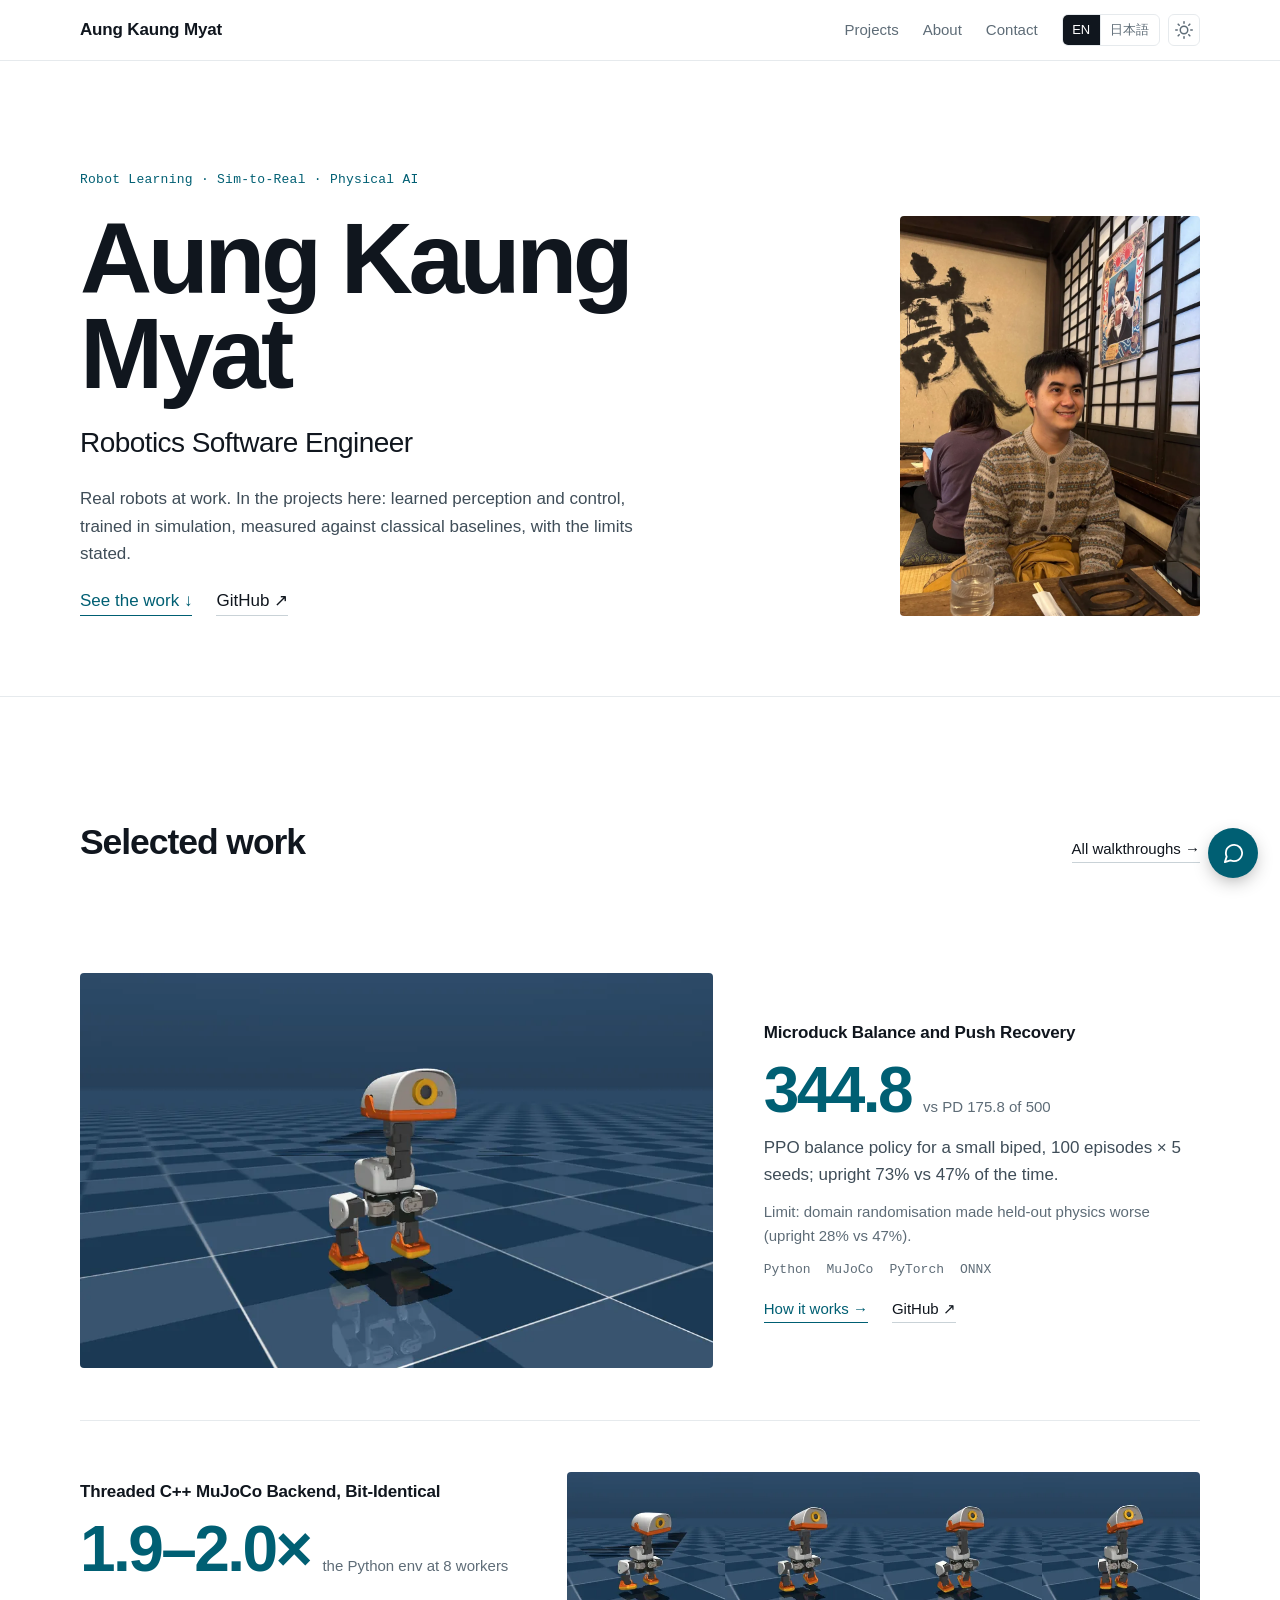
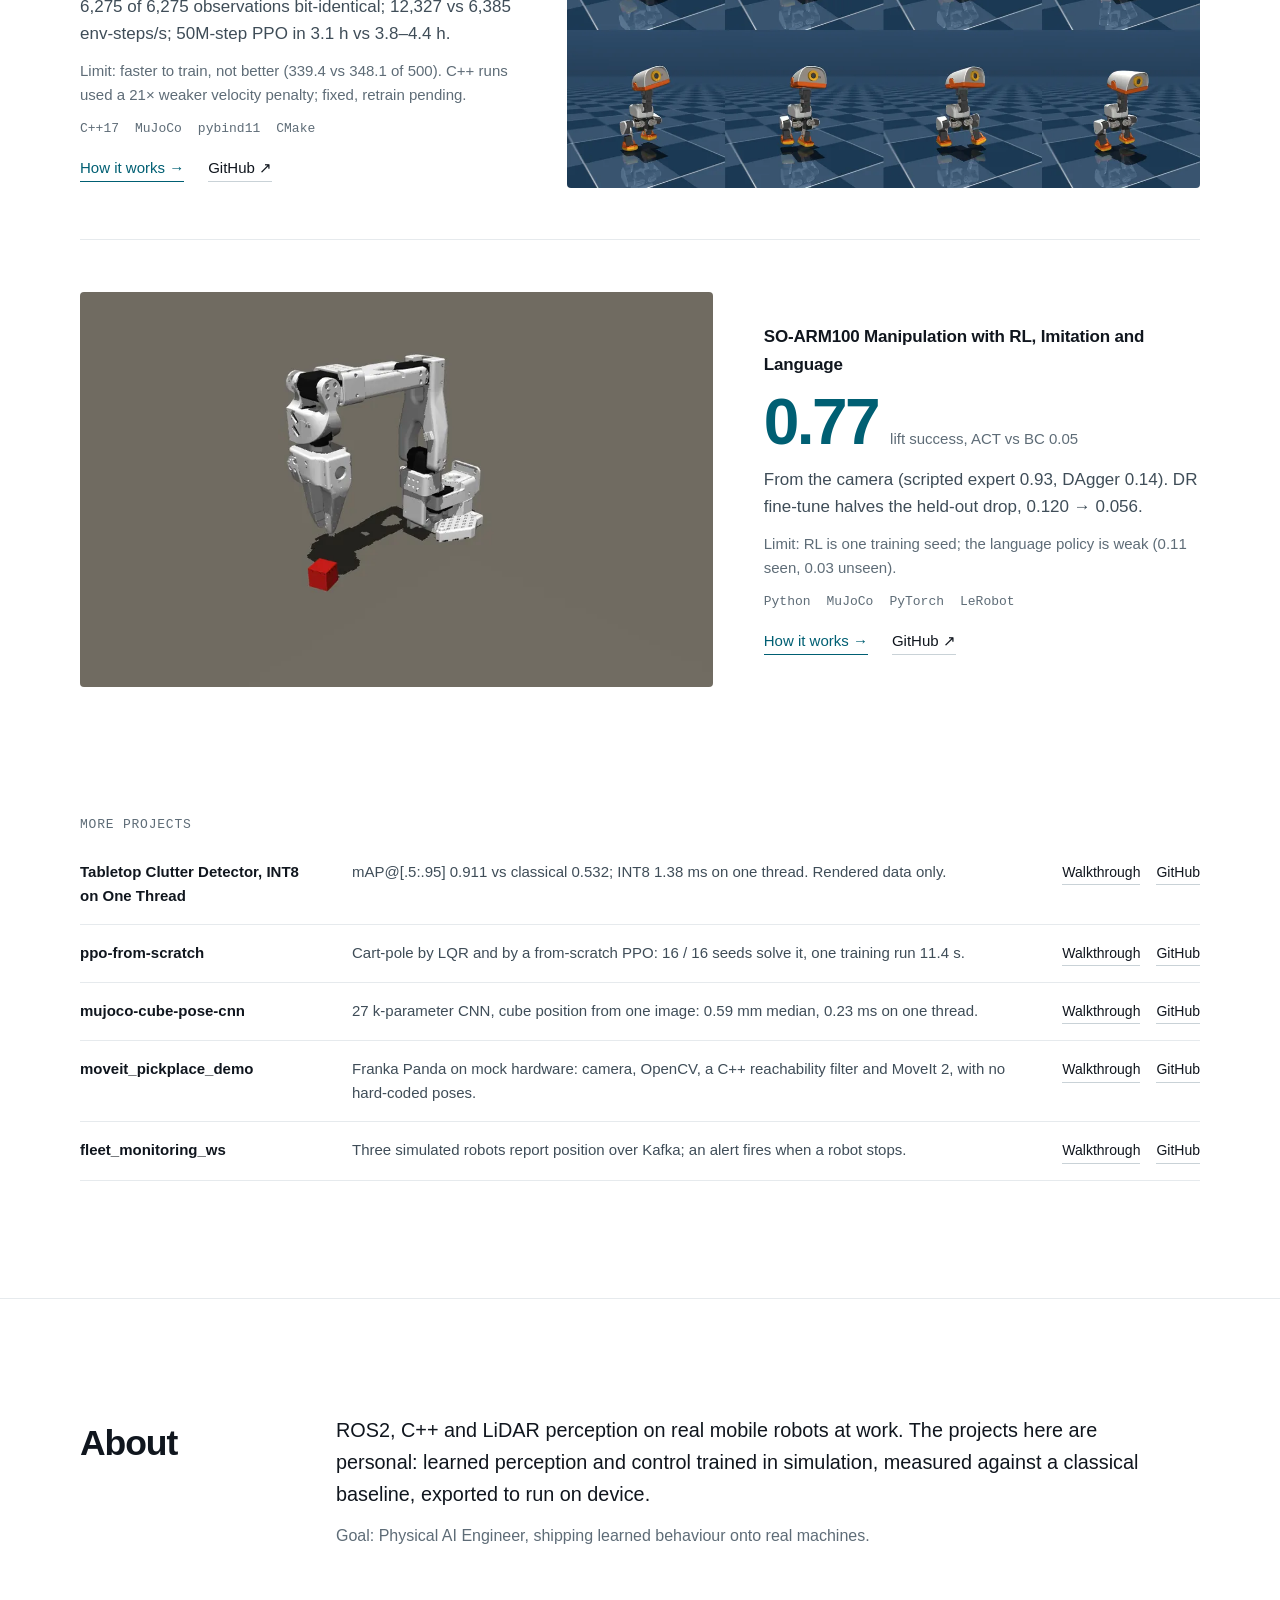
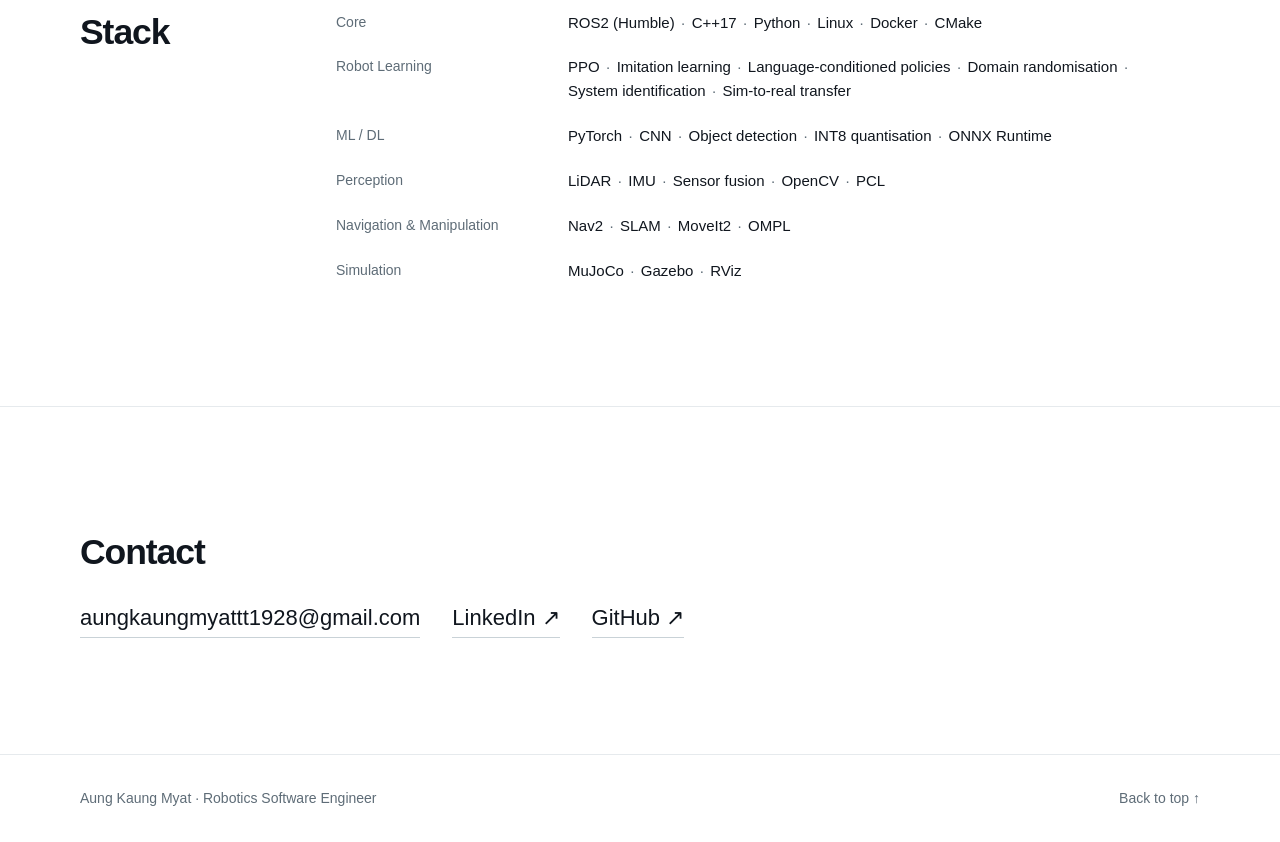
==== index.html @ 665adf48 "home: project figures as described images, not unlabelled links Each figure gets alt text naming wha" ====
<!DOCTYPE html>
<html lang="en" data-title-ja="Aung Kaung Myat">
<head>
    <meta charset="UTF-8">
    <meta name="viewport" content="width=device-width, initial-scale=1.0">

    <title>Aung Kaung Myat</title>
    <meta name="description" content="Robotics software engineer. ROS2, C++ and LiDAR perception on real mobile robots at work; personal projects in robot learning: legged balance, arm manipulation by RL, imitation and language, a bit-identical C++ simulation backend, edge-ready detection. English / 日本語.">
    <meta name="author" content="Aung Kaung Myat">
    <link rel="canonical" href="https://aungkaung1928.github.io/">

    <meta property="og:type" content="website">
    <meta property="og:url" content="https://aungkaung1928.github.io/">
    <meta property="og:title" content="Aung Kaung Myat — Robotics Software Engineer">
    <meta property="og:description" content="ROS2 and LiDAR perception on real mobile robots at work; personal projects in robot learning: legged balance, arm manipulation, a bit-identical C++ simulation backend, edge-ready detection.">
    <meta property="og:image" content="https://aungkaung1928.github.io/profile.jpg">
    <meta name="twitter:card" content="summary">

    <meta name="theme-color" content="#ffffff" media="(prefers-color-scheme: light)">
    <meta name="theme-color" content="#0e1420" media="(prefers-color-scheme: dark)">
    <link rel="icon" href="data:image/svg+xml,<svg xmlns='http://www.w3.org/2000/svg' viewBox='0 0 32 32'><rect width='32' height='32' rx='7' fill='%23005F73'/><text x='16' y='22' font-family='monospace' font-size='16' font-weight='700' fill='%23fff' text-anchor='middle'>A</text></svg>">

    <link rel="stylesheet" href="style.css">
    <link rel="stylesheet" href="chat.css">

    <!-- Theme and language are applied before first paint: no white flash, no English flash. -->
    <script>
        (function (d) {
            var l, t;
            try { l = new URLSearchParams(location.search).get('lang'); } catch (e) {}
            try {
                if (l) localStorage.setItem('lang', l); else l = localStorage.getItem('lang');
                t = localStorage.getItem('theme');
            } catch (e) {}
            if (l === 'ja') { d.setAttribute('data-lang', 'ja'); d.lang = 'ja'; }
            if (t === 'dark' || (!t && matchMedia('(prefers-color-scheme: dark)').matches)) d.classList.add('dark-mode');
        })(document.documentElement);
    </script>
</head>
<body>
    <a href="#main" class="skip-link"><span lang="en">Skip to content</span><span lang="ja">本文へ移動</span></a>

    <header>
        <div class="container header-content">
            <a href="#top" class="brand">Aung Kaung Myat</a>
            <nav aria-label="Sections">
                <a href="#projects"><span lang="en">Projects</span><span lang="ja">プロジェクト</span></a>
                <a href="#about"><span lang="en">About</span><span lang="ja">概要</span></a>
                <a href="#contact"><span lang="en">Contact</span><span lang="ja">連絡先</span></a>
            </nav>
            <div class="header-tools">
                    <div class="lang-switch" role="group" aria-label="Language / 言語">
                        <button type="button" id="lang-en" data-set-lang="en" aria-pressed="true">EN</button>
                        <button type="button" id="lang-ja" data-set-lang="ja" aria-pressed="false">日本語</button>
                    </div>
                    <button id="theme-toggle" aria-label="Toggle dark mode" title="Light / dark">
                        <svg class="sun-icon" width="18" height="18" viewBox="0 0 24 24" fill="none" stroke="currentColor" stroke-width="2" stroke-linecap="round">
                            <circle cx="12" cy="12" r="5"></circle>
                            <line x1="12" y1="1" x2="12" y2="3"></line>
                            <line x1="12" y1="21" x2="12" y2="23"></line>
                            <line x1="4.22" y1="4.22" x2="5.64" y2="5.64"></line>
                            <line x1="18.36" y1="18.36" x2="19.78" y2="19.78"></line>
                            <line x1="1" y1="12" x2="3" y2="12"></line>
                            <line x1="21" y1="12" x2="23" y2="12"></line>
                            <line x1="4.22" y1="19.78" x2="5.64" y2="18.36"></line>
                            <line x1="18.36" y1="5.64" x2="19.78" y2="4.22"></line>
                        </svg>
                        <svg class="moon-icon" width="18" height="18" viewBox="0 0 24 24" fill="none" stroke="currentColor" stroke-width="2" stroke-linecap="round">
                            <path d="M21 12.79A9 9 0 1 1 11.21 3 7 7 0 0 0 21 12.79z"></path>
                        </svg>
                    </button>
                </div>
        </div>
    </header>

    <main id="main">
        <section id="top" class="hero">
            <div class="container hero-grid">
                <div class="hero-text">
                    <p class="eyebrow">Robot Learning · Sim-to-Real · Physical AI</p>
                    <h1 class="hero-name">Aung Kaung Myat</h1>
                    <p class="hero-role"><span lang="en">Robotics Software Engineer</span><span lang="ja">ロボティクスソフトウェアエンジニア</span></p>
                    <p class="hero-desc" lang="en">Real robots at work. In the projects here: learned perception and control, trained in simulation, measured against classical baselines, with the limits stated.</p>
                    <p class="hero-desc" lang="ja">業務では実機ロボットを担当。ここに載せたプロジェクトでは、シミュレーションで学習した認識・制御を古典的なbaselineと比較して計測し、結果の限界まで明記しています。</p>
                    <p class="hero-links">
                        <a href="#projects" class="link-strong"><span lang="en">See the work</span><span lang="ja">プロジェクトを見る</span> <span aria-hidden="true">↓</span></a>
                        <a href="https://github.com/AungKaung1928" target="_blank" rel="noopener">GitHub <span aria-hidden="true">↗</span></a>
                    </p>
                </div>
                <picture class="hero-photo">
                    <source srcset="profile.webp" type="image/webp">
                    <img src="profile.jpg" width="900" height="1200" alt="Aung Kaung Myat">
                </picture>
            </div>
        </section>

        <section id="projects">
            <div class="container">
                <div class="section-head">
                    <h2 class="section-title"><span lang="en">Selected work</span><span lang="ja">主なプロジェクト</span></h2>
                    <a href="projects/" class="section-link"><span lang="en">All walkthroughs</span><span lang="ja">全プロジェクト解説</span> <span aria-hidden="true">→</span></a>
                </div>

                <article class="project-card">
                    <div class="project-fig"><img src="img/microduck.webp" width="960" height="600" loading="lazy" decoding="async" alt="MuJoCo render of the Microduck biped standing"></div>
                    <div class="project-body">
                        <h3>Microduck Balance and Push Recovery</h3>
                        <p class="project-num"><b>344.8</b> <span>vs PD 175.8 <span lang="en">of 500</span><span lang="ja">（500点満点）</span></span></p>
                        <p class="project-line" lang="en">PPO balance policy for a small biped, 100 episodes × 5 seeds; upright 73% vs 47% of the time.</p>
                        <p class="project-line" lang="ja">小型二足ロボットのPPOバランスpolicy、100 episodes × 5 seeds。直立時間 73% vs 47%。</p>
                        <p class="project-limit" lang="en">Limit: domain randomisation made held-out physics worse (upright 28% vs 47%).</p>
                        <p class="project-limit" lang="ja">限界：domain randomisationはheld-out物理モデルで悪化（直立 28% vs 47%）。</p>
                        <ul class="project-tech"><li>Python</li><li>MuJoCo</li><li>PyTorch</li><li>ONNX</li></ul>
                        <p class="project-links">
                            <a href="projects/microduck-rl.html" class="link-strong"><span lang="en">How it works</span><span lang="ja">解説を読む</span> <span aria-hidden="true">→</span></a>
                            <a href="https://github.com/AungKaung1928/microduck-rl" target="_blank" rel="noopener">GitHub <span aria-hidden="true">↗</span></a>
                        </p>
                    </div>
                </article>

                <article class="project-card">
                    <div class="project-fig"><img src="img/vecenv-8.webp" width="1200" height="600" loading="lazy" decoding="async" alt="Eight Microduck environments after reset, one per worker"></div>
                    <div class="project-body">
                        <h3>Threaded C++ MuJoCo Backend, Bit-Identical</h3>
                        <p class="project-num"><b>1.9–2.0×</b> <span><span lang="en">the Python env at 8 workers</span><span lang="ja">Python環境比（8 workers）</span></span></p>
                        <p class="project-line" lang="en">6,275 of 6,275 observations bit-identical; 12,327 vs 6,385 env-steps/s; 50M-step PPO in 3.1 h vs 3.8–4.4 h.</p>
                        <p class="project-line" lang="ja">observation 6,275 / 6,275がビット単位で一致。12,327 vs 6,385 env-steps/s。50M-step PPOが3.1 h vs 3.8〜4.4 h。</p>
                        <p class="project-limit" lang="en">Limit: faster to train, not better (339.4 vs 348.1 of 500). C++ runs used a 21× weaker velocity penalty; fixed, retrain pending.</p>
                        <p class="project-limit" lang="ja">限界：速くなるだけで賢くはならない（339.4 vs 348.1）。C++側はjoint速度ペナルティが21分の1で学習（修正済み、再学習は未実施）。</p>
                        <ul class="project-tech"><li>C++17</li><li>MuJoCo</li><li>pybind11</li><li>CMake</li></ul>
                        <p class="project-links">
                            <a href="projects/mujoco-vecenv-cpp.html" class="link-strong"><span lang="en">How it works</span><span lang="ja">解説を読む</span> <span aria-hidden="true">→</span></a>
                            <a href="https://github.com/AungKaung1928/mujoco-vecenv-cpp" target="_blank" rel="noopener">GitHub <span aria-hidden="true">↗</span></a>
                        </p>
                    </div>
                </article>

                <article class="project-card">
                    <div class="project-fig"><img src="img/so-arm100.webp" width="960" height="600" loading="lazy" decoding="async" alt="MuJoCo render of the SO-ARM100 arm next to the red cube"></div>
                    <div class="project-body">
                        <h3>SO-ARM100 Manipulation with RL, Imitation and Language</h3>
                        <p class="project-num"><b>0.77</b> <span><span lang="en">lift success, ACT vs BC 0.05</span><span lang="ja">lift成功率、ACT vs BC 0.05</span></span></p>
                        <p class="project-line" lang="en">From the camera (scripted expert 0.93, DAgger 0.14). DR fine-tune halves the held-out drop, 0.120 → 0.056.</p>
                        <p class="project-line" lang="ja">カメラ入力（scripted expert 0.93、DAgger 0.14）。DR fine-tuneでheld-out低下が半減 0.120 → 0.056。</p>
                        <p class="project-limit" lang="en">Limit: RL is one training seed; the language policy is weak (0.11 seen, 0.03 unseen).</p>
                        <p class="project-limit" lang="ja">限界：RLは学習1 seedのみ。language policyは弱い（既知 0.11、未知 0.03）。</p>
                        <ul class="project-tech"><li>Python</li><li>MuJoCo</li><li>PyTorch</li><li>LeRobot</li></ul>
                        <p class="project-links">
                            <a href="projects/so-arm100.html" class="link-strong"><span lang="en">How it works</span><span lang="ja">解説を読む</span> <span aria-hidden="true">→</span></a>
                            <a href="https://github.com/AungKaung1928/so-arm100-rl" target="_blank" rel="noopener">GitHub <span aria-hidden="true">↗</span></a>
                        </p>
                    </div>
                </article>

                <h3 class="more-title"><span lang="en">More projects</span><span lang="ja">その他のプロジェクト</span></h3>
                <ul class="more-list">
                    <li>
                        <h3>Tabletop Clutter Detector, INT8 on One Thread</h3>
                        <span class="more-line"><span lang="en">mAP@[.5:.95] 0.911 vs classical 0.532; INT8 1.38 ms on one thread. Rendered data only.</span><span lang="ja">mAP@[.5:.95] 0.911 vs 古典手法 0.532。INT8で1スレッド 1.38 ms。データはレンダリング画像のみ。</span></span>
                        <span class="more-links"><a href="projects/clutter-detect.html"><span lang="en">Walkthrough</span><span lang="ja">解説</span></a><a href="https://github.com/AungKaung1928/mujoco-clutter-detect" target="_blank" rel="noopener">GitHub</a></span>
                    </li>
                    <li>
                        <h3>ppo-from-scratch</h3>
                        <span class="more-line"><span lang="en">Cart-pole by LQR and by a from-scratch PPO: 16 / 16 seeds solve it, one training run 11.4 s.</span><span lang="ja">cart-poleをLQRと自作PPOで解く：16 / 16 seedsで成功、学習1回 11.4 s。</span></span>
                        <span class="more-links"><a href="projects/ppo-from-scratch.html"><span lang="en">Walkthrough</span><span lang="ja">解説</span></a><a href="https://github.com/AungKaung1928/ppo-from-scratch" target="_blank" rel="noopener">GitHub</a></span>
                    </li>
                    <li>
                        <h3>mujoco-cube-pose-cnn</h3>
                        <span class="more-line"><span lang="en">27 k-parameter CNN, cube position from one image: 0.59 mm median, 0.23 ms on one thread.</span><span lang="ja">27 kパラメータのCNNが画像1枚から立方体の位置を推定：中央値 0.59 mm、1スレッドで 0.23 ms。</span></span>
                        <span class="more-links"><a href="projects/cube-pose-cnn.html"><span lang="en">Walkthrough</span><span lang="ja">解説</span></a><a href="https://github.com/AungKaung1928/mujoco-cube-pose-cnn" target="_blank" rel="noopener">GitHub</a></span>
                    </li>
                    <li>
                        <h3>moveit_pickplace_demo</h3>
                        <span class="more-line"><span lang="en">Franka Panda on mock hardware: camera, OpenCV, a C++ reachability filter and MoveIt 2, with no hard-coded poses.</span><span lang="ja">mock hardware上のFranka Panda：カメラ、OpenCV、C++の到達性フィルタ、MoveIt 2。座標のハードコードなし。</span></span>
                        <span class="more-links"><a href="projects/moveit-pickplace.html"><span lang="en">Walkthrough</span><span lang="ja">解説</span></a><a href="https://github.com/AungKaung1928/moveit_pickplace_demo" target="_blank" rel="noopener">GitHub</a></span>
                    </li>
                    <li>
                        <h3>fleet_monitoring_ws</h3>
                        <span class="more-line"><span lang="en">Three simulated robots report position over Kafka; an alert fires when a robot stops.</span><span lang="ja">シミュレーション上の3台のロボットがKafkaで位置を送信。停止したロボットを検知してアラート。</span></span>
                        <span class="more-links"><a href="projects/fleet-monitoring.html"><span lang="en">Walkthrough</span><span lang="ja">解説</span></a><a href="https://github.com/AungKaung1928/fleet_monitoring_ws" target="_blank" rel="noopener">GitHub</a></span>
                    </li>
                </ul>
            </div>
        </section>

        <section id="about">
            <div class="container about-grid">
                <h2 class="section-title"><span lang="en">About</span><span lang="ja">概要</span></h2>
                <div class="about-text">
                    <p lang="en">ROS2, C++ and LiDAR perception on real mobile robots at work. The projects here are personal: learned perception and control trained in simulation, measured against a classical baseline, exported to run on device.</p>
                    <p lang="ja">業務では実機の移動ロボットでROS2・C++・LiDAR認識を担当。ここに載せたプロジェクトは個人開発で、シミュレーションで学習した認識・制御を古典的なbaselineと比較して計測し、デバイス上で動く形でexportしています。</p>
                    <p class="about-goal" lang="en">Goal: Physical AI Engineer, shipping learned behaviour onto real machines.</p>
                    <p class="about-goal" lang="ja">目標：Physical AI Engineer。学習した挙動を実機に載せて動かす。</p>
                </div>
                <h2 class="section-title" id="skills"><span lang="en">Stack</span><span lang="ja">技術</span></h2>
                <div class="skills-grid">
                    <div class="skill-row"><h3>Core</h3><ul><li>ROS2 (Humble)</li><li>C++17</li><li>Python</li><li>Linux</li><li>Docker</li><li>CMake</li></ul></div>
                    <div class="skill-row"><h3>Robot Learning</h3><ul><li>PPO</li><li>Imitation learning</li><li>Language-conditioned policies</li><li>Domain randomisation</li><li>System identification</li><li>Sim-to-real transfer</li></ul></div>
                    <div class="skill-row"><h3>ML / DL</h3><ul><li>PyTorch</li><li>CNN</li><li>Object detection</li><li>INT8 quantisation</li><li>ONNX Runtime</li></ul></div>
                    <div class="skill-row"><h3>Perception</h3><ul><li>LiDAR</li><li>IMU</li><li>Sensor fusion</li><li>OpenCV</li><li>PCL</li></ul></div>
                    <div class="skill-row"><h3>Navigation &amp; Manipulation</h3><ul><li>Nav2</li><li>SLAM</li><li>MoveIt2</li><li>OMPL</li></ul></div>
                    <div class="skill-row"><h3>Simulation</h3><ul><li>MuJoCo</li><li>Gazebo</li><li>RViz</li></ul></div>
                </div>
            </div>
        </section>

        <section id="contact">
            <div class="container contact-line">
                <h2 class="section-title"><span lang="en">Contact</span><span lang="ja">連絡先</span></h2>
                <p>
                    <a href="mailto:aungkaungmyattt1928@gmail.com">aungkaungmyattt1928@gmail.com</a>
                    <a href="https://www.linkedin.com/in/aung-kaung-myat-30943a215/" target="_blank" rel="noopener">LinkedIn <span aria-hidden="true">↗</span></a>
                    <a href="https://github.com/AungKaung1928" target="_blank" rel="noopener">GitHub <span aria-hidden="true">↗</span></a>
                </p>
            </div>
        </section>
    </main>

    <footer>
        <div class="container footer-inner">
            <p>Aung Kaung Myat · <span lang="en">Robotics Software Engineer</span><span lang="ja">ロボティクスソフトウェアエンジニア</span></p>
            <a href="#top"><span lang="en">Back to top</span><span lang="ja">ページ上部へ</span> ↑</a>
        </div>
    </footer>

    <script src="script.js"></script>
    <script src="chat.js"></script>
</body>
</html>
---- style.css ----
/* Portfolio home, v3. Work carries the page: one figure per featured project,
 * one accent colour, hairlines instead of boxes. chat.css reads these
 * token names, so keep them. */

:root {
    color-scheme: light;
    --bg:            #ffffff;
    --bg-alpha:      rgba(255, 255, 255, 0.86);
    --surface:       #f6f8fa;
    --surface-2:     #edf1f4;
    --border:        #e6eaed;
    --border-strong: #c9d2d7;
    --ink:           #10161e;
    --ink-2:         #3f4d58;
    --ink-3:         #5e6c77;
    --accent:        #005F73;
    --accent-hover:  #004350;
    --accent-soft:   rgba(0, 95, 115, 0.07);
    --on-accent:     #ffffff;
    --fig-bg:        #e9eef1;
    --maxw:          1160px;
    --gutter:        max(20px, env(safe-area-inset-left, 0px));
    --section-y:     clamp(4rem, 2.5rem + 6vw, 8rem);
    --font: -apple-system, BlinkMacSystemFont, 'Segoe UI Variable Text', 'Segoe UI', 'Helvetica Neue', 'Hiragino Sans', 'Hiragino Kaku Gothic ProN', 'BIZ UDPGothic', 'Yu Gothic UI', Meiryo, 'Noto Sans JP', sans-serif;
    --mono: ui-monospace, 'SF Mono', 'Cascadia Mono', Consolas, 'Liberation Mono', monospace;
}
html.dark-mode {
    color-scheme: dark;
    --bg:            #0c1118;
    --bg-alpha:      rgba(12, 17, 24, 0.86);
    --surface:       #131a24;
    --surface-2:     #1a2330;
    --border:        #1f2935;
    --border-strong: #2f3b4b;
    --ink:           #eef2f6;
    --ink-2:         #b3bdc9;
    --ink-3:         #8893a1;
    --accent:        #35BDD8;
    --accent-hover:  #63D5EA;
    --accent-soft:   rgba(53, 189, 216, 0.10);
    --on-accent:     #071a22;
    --fig-bg:        #121a24;
}

*, *::before, *::after { box-sizing: border-box; }
html { scroll-behavior: smooth; scroll-padding-top: 72px; -webkit-text-size-adjust: 100%; }
body {
    margin: 0;
    font-family: var(--font);
    font-size: 1.0625rem;
    line-height: 1.6;
    color: var(--ink-2);
    background: var(--bg);
    -webkit-font-smoothing: antialiased;
}
img { display: block; max-width: 100%; height: auto; }
a { color: inherit; text-decoration: none; }
h1, h2, h3, p, ul { margin: 0; }
ul { padding: 0; list-style: none; }
b { color: var(--ink); font-weight: 600; }
:focus-visible { outline: 2px solid var(--accent); outline-offset: 3px; border-radius: 2px; }

.container {
    width: 100%;
    max-width: var(--maxw);
    margin-inline: auto;
    padding-inline: var(--gutter) max(20px, env(safe-area-inset-right, 0px));
}

.skip-link {
    position: fixed; left: 12px; top: -60px; z-index: 100;
    padding: 0.5rem 0.9rem; background: var(--ink); color: var(--bg); border-radius: 6px;
}
.skip-link:focus { top: 12px; }

/* Every translated element exists twice, lang="en" and lang="ja"; the
 * html[data-lang] attribute (set before first paint, see <head>) picks one. */
html:not([data-lang="ja"]) body [lang="ja"] { display: none !important; }
html[data-lang="ja"] body [lang="en"] { display: none !important; }
html[data-lang="ja"] body { line-height: 1.8; }
html[data-lang="ja"] :is(p, li) { word-break: auto-phrase; line-break: strict; }

/* ── Header ─────────────────────────────────────────────────────── */
header {
    position: sticky; top: 0; z-index: 50;
    background: var(--bg-alpha);
    backdrop-filter: saturate(1.4) blur(10px);
    -webkit-backdrop-filter: saturate(1.4) blur(10px);
    border-bottom: 1px solid var(--border);
}
.header-content { display: flex; align-items: center; gap: 1.5rem; height: 60px; }
.brand { font-weight: 600; color: var(--ink); letter-spacing: -0.01em; white-space: nowrap; }
nav { display: flex; gap: 1.5rem; margin-left: auto; font-size: 0.9375rem; }
nav a { color: var(--ink-3); transition: color 0.15s; }
nav a:hover, nav a[aria-current="true"] { color: var(--ink); }
.header-tools { display: flex; align-items: center; gap: 0.5rem; }
.lang-switch { display: flex; border: 1px solid var(--border); border-radius: 6px; overflow: hidden; }
.lang-switch button {
    font: inherit; font-size: 0.8125rem; height: 30px; padding: 0 0.6rem;
    border: 0; background: transparent; color: var(--ink-3); cursor: pointer;
}
.lang-switch button + button { border-left: 1px solid var(--border); }
.lang-switch button[aria-pressed="true"] { background: var(--ink); color: var(--bg); }
.lang-switch button:not([aria-pressed="true"]):hover { color: var(--ink); }
#theme-toggle {
    display: grid; place-items: center; width: 32px; height: 32px;
    border: 1px solid var(--border); border-radius: 6px; background: transparent;
    color: var(--ink-3); cursor: pointer;
}
#theme-toggle:hover { color: var(--ink); }
.moon-icon { display: none; }
html.dark-mode .sun-icon { display: none; }
html.dark-mode .moon-icon { display: block; }

/* ── Hero ───────────────────────────────────────────────────────── */
.hero { padding-block: clamp(3.5rem, 2rem + 6vw, 7rem) clamp(3rem, 2rem + 4vw, 5rem); }
.hero-grid { display: grid; grid-template-columns: minmax(0, 1fr) minmax(200px, 300px); gap: clamp(2rem, 5vw, 5rem); align-items: end; }
.hero-text { display: grid; gap: 1.25rem; min-width: 0; }
.eyebrow { font-family: var(--mono); font-size: 0.8125rem; color: var(--accent); letter-spacing: 0.02em; }
.hero-name {
    font-size: clamp(2.75rem, 1.2rem + 6.4vw, 6.25rem);
    line-height: 0.95; letter-spacing: -0.045em; font-weight: 650; color: var(--ink);
}
.hero-role { font-size: clamp(1.25rem, 1rem + 1vw, 1.75rem); letter-spacing: -0.02em; color: var(--ink); }
.hero-desc { max-width: 34em; color: var(--ink-2); }
.hero-links, .project-links, .contact-line p { display: flex; flex-wrap: wrap; gap: 0.5rem 1.5rem; }
.hero-links a, .project-links a, .contact-line a, .more-links a, .section-link {
    color: var(--ink); border-bottom: 1px solid var(--border-strong); padding-bottom: 1px; transition: border-color 0.15s, color 0.15s;
}
.hero-links a:hover, .project-links a:hover, .contact-line a:hover, .more-links a:hover, .section-link:hover { color: var(--accent); border-color: var(--accent); }
a.link-strong { color: var(--accent); border-color: var(--accent); }
.hero-photo img { width: 100%; aspect-ratio: 3 / 4; object-fit: cover; border-radius: 4px; }

/* ── Sections ───────────────────────────────────────────────────── */
main > section + section { border-top: 1px solid var(--border); }
section { padding-block: var(--section-y); }
.hero { border-top: 0; }
.section-head { display: flex; align-items: baseline; justify-content: space-between; gap: 1rem; margin-bottom: clamp(2rem, 4vw, 3.5rem); }
.section-title { font-size: clamp(1.5rem, 1.1rem + 1.4vw, 2.25rem); letter-spacing: -0.03em; font-weight: 600; color: var(--ink); }
.section-link { font-size: 0.9375rem; white-space: nowrap; }

/* ── Featured projects: figure first, bigger than the text ─────── */
.project-card {
    display: grid; grid-template-columns: minmax(0, 1.45fr) minmax(0, 1fr);
    gap: clamp(1.5rem, 4vw, 4rem); align-items: center;
    padding-block: clamp(2rem, 4vw, 3.5rem);
}
.project-card + .project-card { border-top: 1px solid var(--border); }
.project-card:nth-of-type(even) { grid-template-columns: minmax(0, 1fr) minmax(0, 1.45fr); }
.project-card:nth-of-type(even) .project-fig { order: 2; }
.project-fig { display: block; overflow: hidden; border-radius: 4px; background: var(--fig-bg); }
.project-fig img { width: 100%; height: 100%; object-fit: cover; transition: transform 0.5s cubic-bezier(.2, .7, .2, 1); }
.project-card:hover .project-fig img { transform: scale(1.025); }
.project-body { display: grid; gap: 0.75rem; min-width: 0; }
.project-body h3 { font-size: 1.0625rem; font-weight: 600; color: var(--ink); letter-spacing: -0.01em; }
.project-num { display: flex; flex-wrap: wrap; align-items: baseline; gap: 0.25rem 0.75rem; font-variant-numeric: tabular-nums; }
.project-num b { font-size: clamp(2.5rem, 1.6rem + 3vw, 4rem); line-height: 1; letter-spacing: -0.04em; color: var(--accent); font-weight: 600; }
.project-num > span { color: var(--ink-3); font-size: 0.9375rem; }
.project-line { color: var(--ink-2); }
.project-limit { color: var(--ink-3); font-size: 0.9375rem; }
.project-tech { display: flex; flex-wrap: wrap; gap: 0.25rem 1rem; font-family: var(--mono); font-size: 0.8125rem; color: var(--ink-3); }
.project-links { font-size: 0.9375rem; margin-top: 0.25rem; }

.more-title { margin-top: clamp(3rem, 6vw, 5rem); margin-bottom: 0.5rem; font-size: 0.8125rem; font-family: var(--mono); font-weight: 500; color: var(--ink-3); text-transform: uppercase; letter-spacing: 0.06em; }
.more-list li {
    display: grid; grid-template-columns: minmax(0, 15rem) minmax(0, 1fr) auto; gap: 0.25rem 2rem; align-items: baseline;
    padding-block: 1rem; border-bottom: 1px solid var(--border);
}
.more-list h3 { font-size: 0.9375rem; font-weight: 600; color: var(--ink); }
.more-line { font-size: 0.9375rem; color: var(--ink-2); min-width: 0; }
.more-links { display: flex; gap: 1rem; font-size: 0.875rem; white-space: nowrap; }

/* ── About + stack ──────────────────────────────────────────────── */
.about-grid { display: grid; grid-template-columns: minmax(0, 12rem) minmax(0, 1fr); gap: 1.5rem clamp(2rem, 5vw, 5rem); }
.about-text { display: grid; gap: 0.75rem; max-width: 42em; font-size: clamp(1.0625rem, 1rem + 0.3vw, 1.25rem); color: var(--ink); }
.about-goal { color: var(--ink-3); font-size: 1rem; }
#skills { margin-top: 2rem; }
.skills-grid { display: grid; gap: 0.5rem; margin-top: 2rem; }
.skill-row { display: grid; grid-template-columns: minmax(0, 13rem) minmax(0, 1fr); gap: 0.25rem 1.5rem; padding-block: 0.4rem; }
.skill-row h3 { font-size: 0.875rem; font-weight: 500; color: var(--ink-3); }
.skill-row ul { display: flex; flex-wrap: wrap; gap: 0 0.4rem; font-size: 0.9375rem; color: var(--ink); }
.skill-row li:not(:last-child)::after { content: "·"; margin-left: 0.4rem; color: var(--ink-3); }

/* ── Contact + footer ───────────────────────────────────────────── */
.contact-line { display: grid; gap: 1.25rem; }
.contact-line p { font-size: clamp(1.0625rem, 1rem + 0.6vw, 1.375rem); gap: 0.75rem 2rem; overflow-wrap: anywhere; }
footer { border-top: 1px solid var(--border); padding-block: 2rem; font-size: 0.875rem; color: var(--ink-3); }
.footer-inner { display: flex; justify-content: space-between; gap: 1rem; flex-wrap: wrap; }
.footer-inner a:hover { color: var(--ink); }

/* ── Narrow screens ─────────────────────────────────────────────── */
@media (max-width: 860px) {
    nav { display: none; }
    .header-tools { margin-left: auto; }
    .hero-grid { grid-template-columns: minmax(0, 1fr); }
    .hero-photo { order: -1; width: min(44vw, 180px); }
    .project-card { grid-template-columns: minmax(0, 1fr); }
    .project-card:nth-of-type(even) { grid-template-columns: minmax(0, 1fr); }
    .project-card:nth-of-type(even) .project-fig { order: 0; }
    .more-list li { grid-template-columns: minmax(0, 1fr); }
    .about-grid { grid-template-columns: minmax(0, 1fr); }
    #skills { margin-top: 1.5rem; }
    .skills-grid { margin-top: 0; }
    .skill-row { grid-template-columns: minmax(0, 1fr); }
}

@media (prefers-reduced-motion: reduce) {
    html { scroll-behavior: auto; }
    *, *::before, *::after { transition: none !important; animation: none !important; }
    .project-card:hover .project-fig img { transform: none; }
}

@media print {
    header, #chat-fab, #chat-panel, .skip-link { display: none !important; }
}
---- chat.css ----
/* ── Portfolio assistant widget ─────────────────────────────────────
 * Same accent as the site, so the widget reads as part of the page.
 * Everything else inherits the design tokens from style.css.
 * ------------------------------------------------------------------ */

:root {
    --chat-accent:       var(--accent);
    --chat-accent-hover: var(--accent-hover);
    --chat-soft:         var(--accent-soft);
    --chat-on-accent:    var(--on-accent);
}

/* ── Launcher ────────────────────────────────────────────────────── */

#chat-panel [hidden] { display: none !important; }

#chat-fab {
    position: fixed;
    right: 22px;
    bottom: 22px;
    width: 50px;
    height: 50px;
    border: none;
    border-radius: 50%;
    background: var(--chat-accent);
    color: var(--chat-on-accent);
    cursor: pointer;
    display: grid;
    place-items: center;
    box-shadow: 0 6px 20px -6px rgba(0, 0, 0, 0.45);
    transition: transform 0.2s cubic-bezier(0.16, 1, 0.3, 1), background 0.2s ease;
    z-index: 950;
}

#chat-fab:hover { background: var(--chat-accent-hover); transform: translateY(-2px) scale(1.04); }
#chat-fab:active { transform: scale(0.97); }

#chat-fab .close-icon { display: none; }
#chat-fab.open .open-icon { display: none; }
#chat-fab.open .close-icon { display: block; }

/* ── Panel ───────────────────────────────────────────────────────── */

#chat-panel {
    position: fixed;
    right: 22px;
    bottom: 86px;
    width: 400px;
    max-width: calc(100vw - 28px);
    height: min(600px, calc(100vh - 130px));
    background: var(--bg);
    border: 1px solid var(--border);
    border-radius: 12px;
    box-shadow: 0 24px 60px -20px rgba(0, 0, 0, 0.35);
    display: flex;
    flex-direction: column;
    overflow: hidden;
    z-index: 950;
    opacity: 0;
    transform: translateY(10px) scale(0.985);
    pointer-events: none;
    transition: opacity 0.2s ease, transform 0.2s cubic-bezier(0.16, 1, 0.3, 1);
}

#chat-panel.open { opacity: 1; transform: none; pointer-events: auto; }

/* ── Header ──────────────────────────────────────────────────────── */

.chat-header {
    display: flex;
    align-items: center;
    justify-content: space-between;
    gap: 10px;
    padding: 12px 14px;
    border-bottom: 1px solid var(--border);
    background: var(--surface);
    flex-shrink: 0;
}

.chat-id { display: flex; flex-direction: column; gap: 2px; min-width: 0; }

.chat-header h4 {
    font-size: 0.88rem;
    font-weight: 600;
    color: var(--ink);
    letter-spacing: -0.01em;
    line-height: 1.25;
}

.chat-sub {
    display: block;
    font-size: 0.72rem;
    color: var(--ink-3);
}

.chat-actions { display: flex; gap: 2px; flex-shrink: 0; }

.chat-icon-btn {
    background: none;
    border: none;
    color: var(--ink-3);
    cursor: pointer;
    padding: 6px;
    line-height: 0;
    border-radius: 6px;
    transition: color 0.15s, background 0.15s;
}

.chat-icon-btn:hover:not(:disabled) { color: var(--chat-accent); background: var(--chat-soft); }
.chat-icon-btn:disabled { opacity: 0.35; cursor: default; }

/* Second press deletes — see onDelete() in chat.js. */
.chat-icon-btn.confirm,
.chat-icon-btn.confirm:hover { color: #fff; background: #c0392b; }

/* ── Log ─────────────────────────────────────────────────────────── */

#chat-log {
    flex: 1;
    overflow-y: auto;
    overscroll-behavior: contain;
    padding: 16px 14px;
    display: flex;
    flex-direction: column;
    gap: 12px;
    scrollbar-width: thin;
    scrollbar-color: var(--border-strong) transparent;
}

#chat-log::-webkit-scrollbar { width: 8px; }
#chat-log::-webkit-scrollbar-thumb { background: var(--border-strong); border-radius: 4px; }

.chat-msg {
    max-width: 92%;
    padding: 11px 13px;
    border-radius: 12px;
    font-size: 0.86rem;
    line-height: 1.62;
    word-wrap: break-word;
    overflow-wrap: anywhere;
    animation: chat-in 0.24s cubic-bezier(0.16, 1, 0.3, 1);
}

@keyframes chat-in {
    from { opacity: 0; transform: translateY(6px); }
    to   { opacity: 1; transform: none; }
}

.chat-msg.bot {
    align-self: flex-start;
    background: var(--surface);
    color: var(--ink-2);
    border: 1px solid var(--border);
    border-bottom-left-radius: 4px;
}

.chat-msg.user {
    align-self: flex-end;
    max-width: 85%;
    background: var(--chat-accent);
    color: var(--chat-on-accent);
    border-bottom-right-radius: 4px;
    white-space: pre-wrap;
}

.chat-msg.error {
    align-self: flex-start;
    background: transparent;
    border: 1px dashed var(--border-strong);
    color: var(--ink-3);
    font-size: 0.76rem;
    padding: 7px 11px;
}

/* ── Structured answer rendering ─────────────────────────────────── */

.chat-msg.bot p { margin: 0 0 0.62em; }
.chat-msg.bot p:last-child { margin-bottom: 0; }

.chat-msg.bot .ans-h {
    font-family: ui-monospace, 'SF Mono', 'Cascadia Mono', Consolas, monospace;
    font-size: 0.7rem;
    font-weight: 600;
    text-transform: uppercase;
    letter-spacing: 0.08em;
    color: var(--chat-accent);
    margin: 0.9em 0 0.4em;
}

.chat-msg.bot > *:first-child { margin-top: 0; }

.chat-msg.bot .ans-list {
    list-style: none;
    margin: 0 0 0.62em;
    padding: 0;
    display: flex;
    flex-direction: column;
    gap: 0.3em;
}

.chat-msg.bot .ans-list:last-child { margin-bottom: 0; }

.chat-msg.bot .ans-list li {
    position: relative;
    padding-left: 1.05em;
    line-height: 1.55;
}

.chat-msg.bot .ans-list li::before {
    content: '';
    position: absolute;
    left: 0;
    top: 0.72em;
    width: 5px;
    height: 1.5px;
    background: var(--chat-accent);
    opacity: 0.7;
}

.chat-msg.bot .ans-list li.numbered { padding-left: 1.5em; }
.chat-msg.bot .ans-list li.numbered::before { content: none; }

.ans-num {
    position: absolute;
    left: 0;
    font-family: ui-monospace, 'SF Mono', 'Cascadia Mono', Consolas, monospace;
    font-size: 0.72rem;
    font-weight: 600;
    color: var(--chat-accent);
}

/* ── Composer ────────────────────────────────────────────────────── */

.chat-input-row {
    display: flex;
    gap: 8px;
    padding: 10px 12px;
    border-top: 1px solid var(--border);
    background: var(--bg);
    flex-shrink: 0;
}

#chat-input {
    flex: 1;
    resize: none;
    font-family: inherit;
    font-size: 0.85rem;
    line-height: 1.45;
    padding: 9px 11px;
    border: 1px solid var(--border);
    border-radius: 9px;
    background: var(--surface);
    color: var(--ink);
    max-height: 110px;
}

#chat-input::placeholder { color: var(--ink-3); }

#chat-input:focus {
    outline: none;
    border-color: var(--chat-accent);
    box-shadow: 0 0 0 3px var(--chat-soft);
}

#chat-send {
    flex-shrink: 0;
    border: none;
    border-radius: 9px;
    width: 38px;
    background: var(--chat-accent);
    color: var(--chat-on-accent);
    cursor: pointer;
    display: grid;
    place-items: center;
    transition: background 0.15s, opacity 0.15s;
}

#chat-send:hover:not(:disabled) { background: var(--chat-accent-hover); }
#chat-send:disabled { opacity: 0.4; cursor: default; }

#chat-send .stop-icon { display: none; }
#chat-send.stopping .send-icon { display: none; }
#chat-send.stopping .stop-icon { display: block; }

/* ── Typing indicator ────────────────────────────────────────────── */

.chat-typing { display: flex; gap: 4px; align-items: center; padding: 13px; }

.chat-typing span {
    width: 6px;
    height: 6px;
    border-radius: 50%;
    background: var(--ink-3);
    animation: chat-blink 1.2s infinite ease-in-out;
}

.chat-typing span:nth-child(2) { animation-delay: 0.18s; }
.chat-typing span:nth-child(3) { animation-delay: 0.36s; }

@keyframes chat-blink {
    0%, 60%, 100% { opacity: 0.25; }
    30%           { opacity: 1; }
}

/* ── Conversation bar ────────────────────────────────────────────── */
/* Past conversations, a new one, and delete. The select is the history:
 * every conversation is titled by its first question. */

.chat-bar {
    display: flex;
    align-items: center;
    gap: 3px;
    padding: 8px 11px;
    border-bottom: 1px solid var(--border);
    background: var(--surface);
    flex-shrink: 0;
}

#chat-convo {
    flex: 1;
    min-width: 0;
    appearance: none;
    -webkit-appearance: none;
    font-family: inherit;
    font-size: 0.75rem;
    color: var(--ink-2);
    background-color: var(--bg);
    background-image: url("data:image/svg+xml,%3Csvg xmlns='http://www.w3.org/2000/svg' viewBox='0 0 24 24' fill='none' stroke='%239aa5ac' stroke-width='2.4' stroke-linecap='round' stroke-linejoin='round'%3E%3Cpolyline points='6 9 12 15 18 9'/%3E%3C/svg%3E");
    background-repeat: no-repeat;
    background-position: right 7px center;
    background-size: 13px 13px;
    border: 1px solid var(--border-strong);
    border-radius: 8px;
    padding: 6px 26px 6px 9px;
    cursor: pointer;
    text-overflow: ellipsis;
}

#chat-convo:focus {
    outline: none;
    border-color: var(--chat-accent);
    box-shadow: 0 0 0 3px var(--chat-soft);
}

#chat-convo:disabled { opacity: 0.5; cursor: default; }
#chat-convo option { color: var(--ink); background: var(--bg); }

/* ── Typewriter caret ────────────────────────────────────────────── */

.chat-caret {
    display: inline-block;
    width: 6px;
    height: 0.95em;
    margin-left: 2px;
    vertical-align: -0.14em;
    background: var(--chat-accent);
    opacity: 0.85;
    animation: chat-caret-blink 1s steps(1) infinite;
}

@keyframes chat-caret-blink {
    0%, 49%   { opacity: 0.85; }
    50%, 100% { opacity: 0; }
}

/* Replayed history should not animate in — restoring a long conversation
 * would cascade twenty entry animations at once. */
.chat-msg.no-anim { animation: none; }

/* ── Screen-reader only ──────────────────────────────────────────── */
/* The log itself is not a live region: an answer arriving word by word
 * would be read out word by word. The finished answer lands here instead. */

.chat-sr {
    position: absolute;
    width: 1px;
    height: 1px;
    margin: -1px;
    padding: 0;
    overflow: hidden;
    clip: rect(0 0 0 0);
    white-space: nowrap;
    border: 0;
}

/* ── Responsive ──────────────────────────────────────────────────── */

@media (max-width: 520px) {
    #chat-panel {
        right: 10px;
        left: 10px;
        width: auto;
        bottom: 80px;
        height: min(74vh, calc(100vh - 120px));
    }
    #chat-fab { right: 16px; bottom: 16px; }
    .chat-msg { max-width: 96%; }
}

@media (prefers-reduced-motion: reduce) {
    .chat-msg { animation: none; }
    .chat-typing span { animation: none; opacity: 0.5; }
    .chat-caret { animation: none; }
}

/* Suggested questions: shown only when a visitor is stuck or says hi. */
.chat-hints {
    display: flex;
    flex-wrap: wrap;
    gap: 6px;
    align-self: flex-start;
    max-width: 92%;
}
.chat-hint {
    font: inherit;
    font-size: 13px;
    line-height: 1.3;
    padding: 6px 11px;
    border-radius: 999px;
    border: 1px solid var(--border);
    background: var(--bg);
    color: var(--chat-accent);
    cursor: pointer;
    transition: background-color 0.15s ease, border-color 0.15s ease;
}
.chat-hint:hover { background: var(--chat-soft); border-color: var(--chat-accent); }
.chat-hint:focus-visible { outline: 2px solid var(--chat-accent); outline-offset: 2px; }
@media (prefers-reduced-motion: reduce) { .chat-hint { transition: none; } }
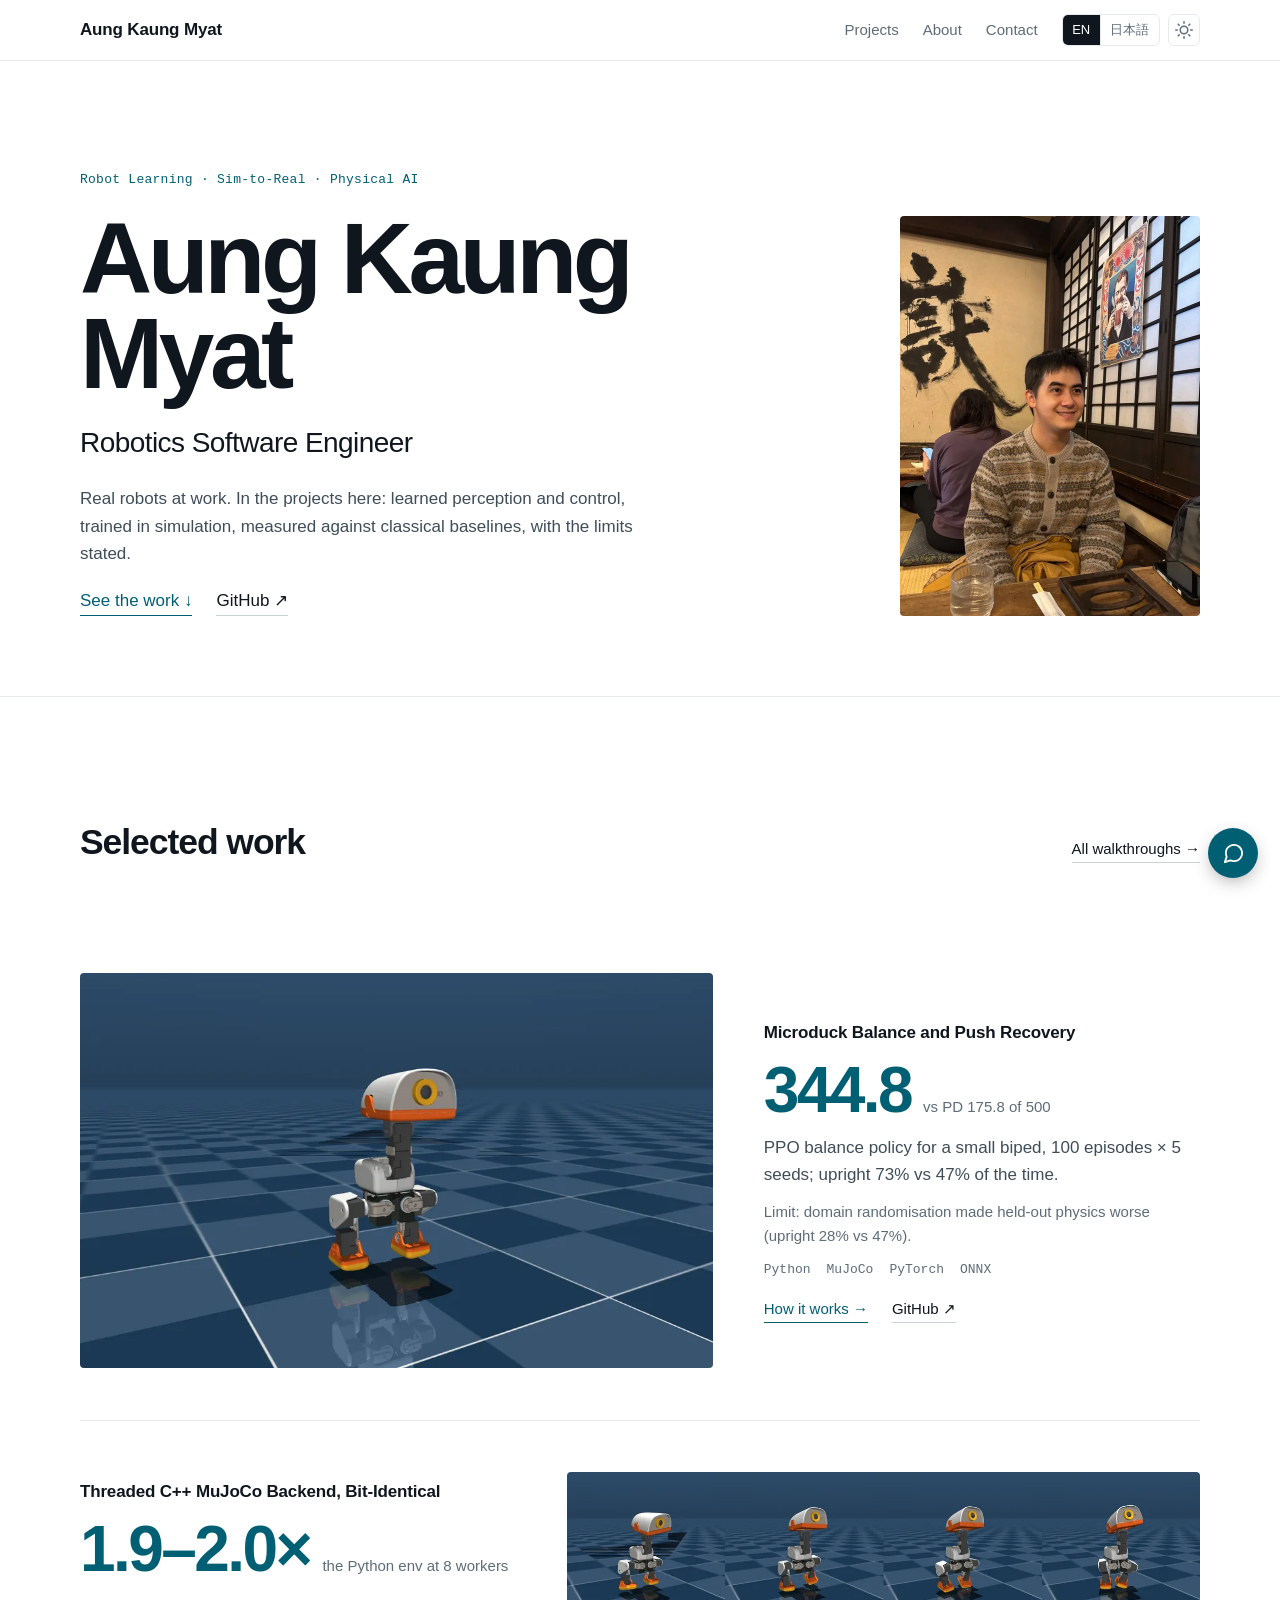
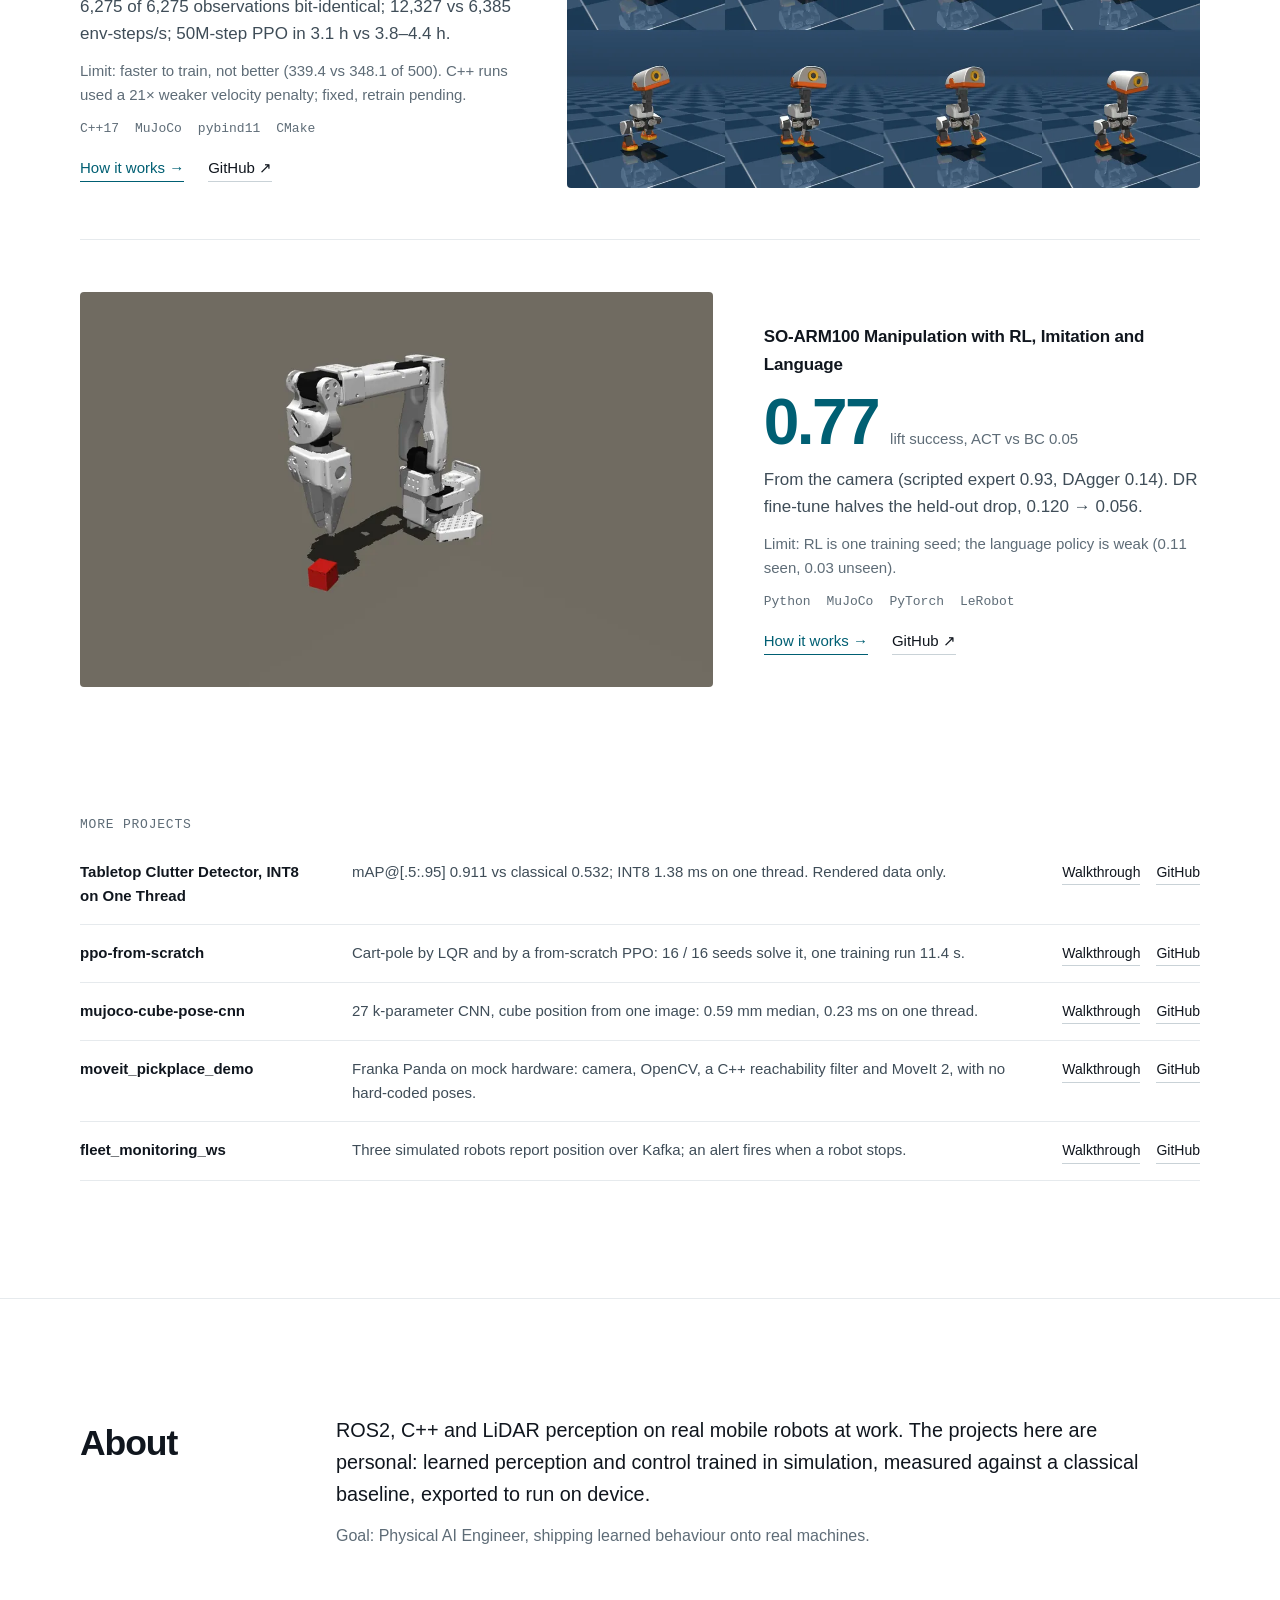
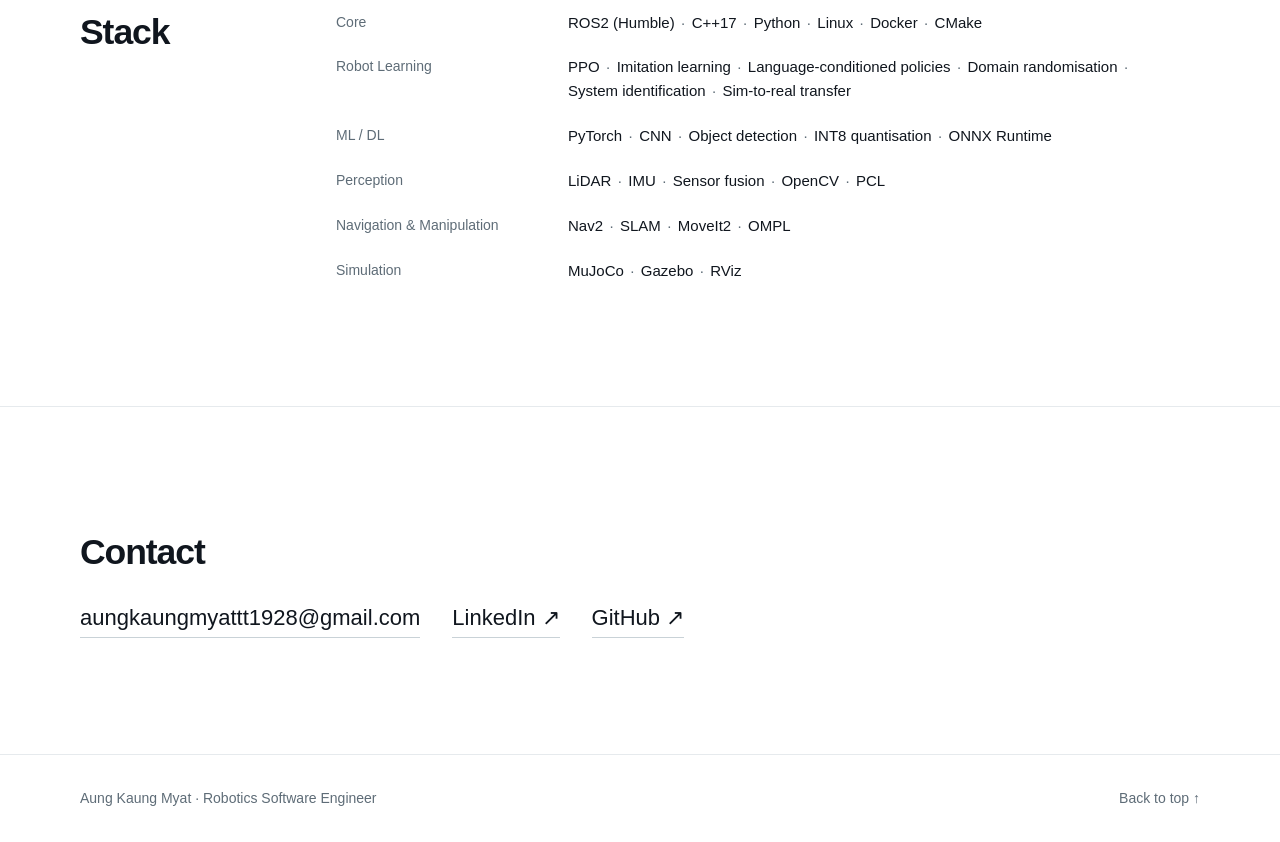
==== commit ef308f8c: "Hero photo: 600 px WebP for screens that show it at 300 px or less (145 KB -> 81 KB), 900 px kept fo" ====
--- a/index.html
+++ b/index.html
@@ -13,8 +13,11 @@
     <meta property="og:url" content="https://aungkaung1928.github.io/">
     <meta property="og:title" content="Aung Kaung Myat — Robotics Software Engineer">
     <meta property="og:description" content="ROS2 and LiDAR perception on real mobile robots at work; personal projects in robot learning: legged balance, arm manipulation, a bit-identical C++ simulation backend, edge-ready detection.">
-    <meta property="og:image" content="https://aungkaung1928.github.io/profile.jpg">
-    <meta name="twitter:card" content="summary">
+    <meta property="og:image" content="https://aungkaung1928.github.io/og.jpg">
+    <meta property="og:image:width" content="1200">
+    <meta property="og:image:height" content="630">
+    <meta property="og:image:alt" content="Aung Kaung Myat, Robotics Software Engineer, with his photo">
+    <meta name="twitter:card" content="summary_large_image">
 
     <meta name="theme-color" content="#ffffff" media="(prefers-color-scheme: light)">
     <meta name="theme-color" content="#0e1420" media="(prefers-color-scheme: dark)">
@@ -88,7 +91,7 @@
                     </p>
                 </div>
                 <picture class="hero-photo">
-                    <source srcset="profile.webp" type="image/webp">
+                    <source srcset="profile-600.webp 600w, profile.webp 900w" sizes="(max-width: 860px) 180px, 300px" type="image/webp">
                     <img src="profile.jpg" width="900" height="1200" alt="Aung Kaung Myat">
                 </picture>
             </div>
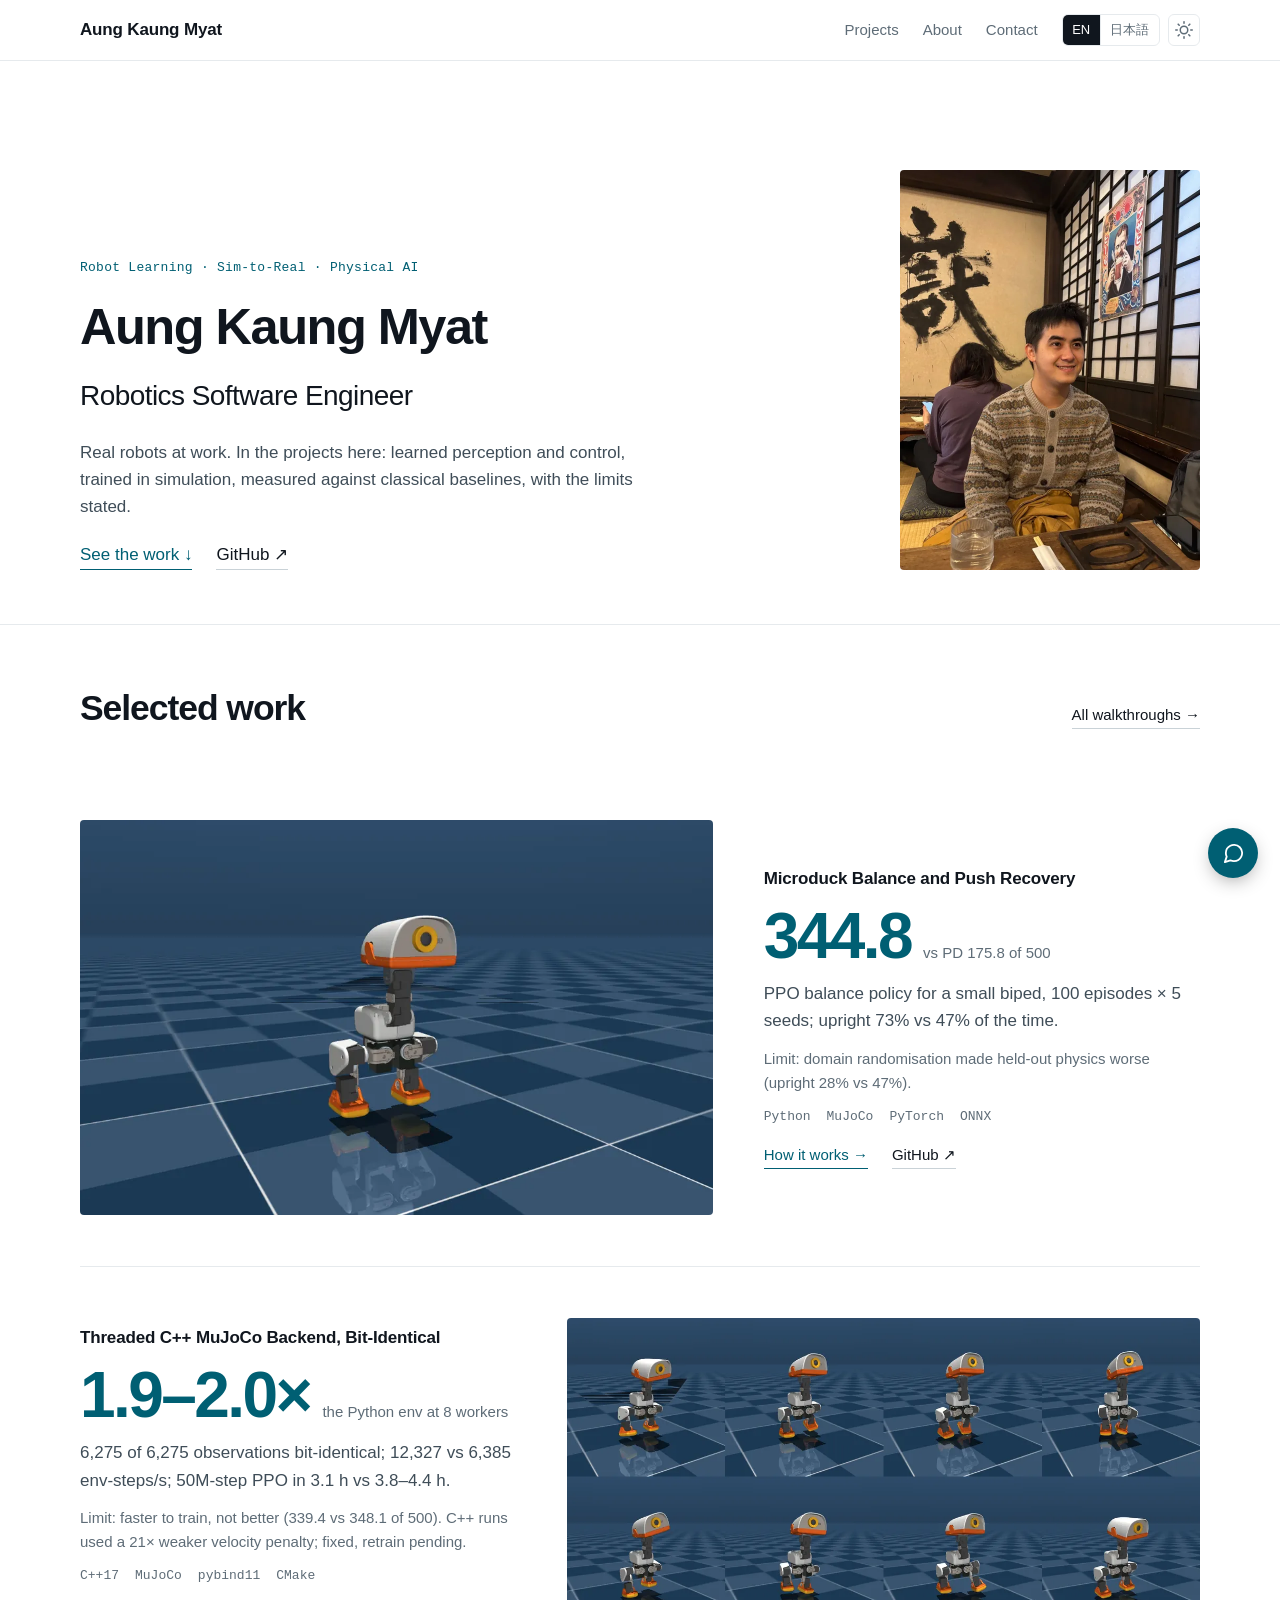
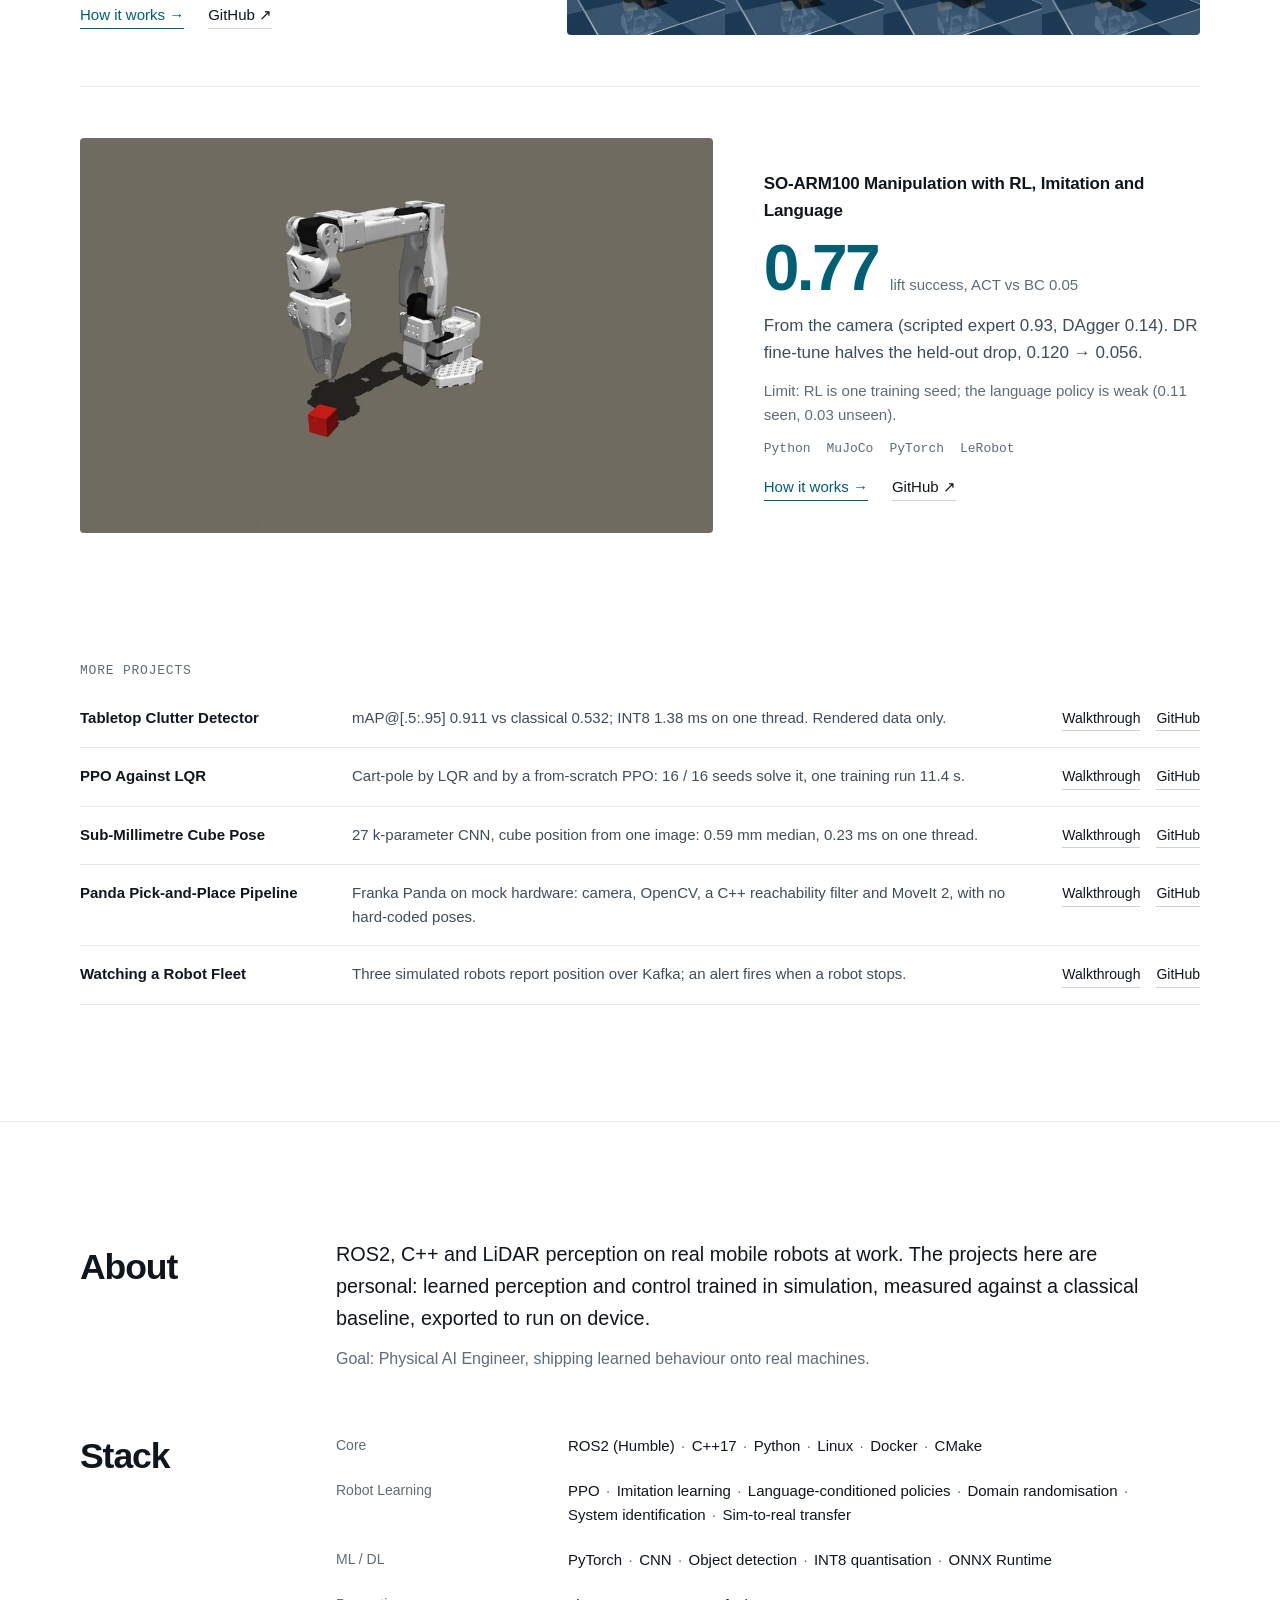
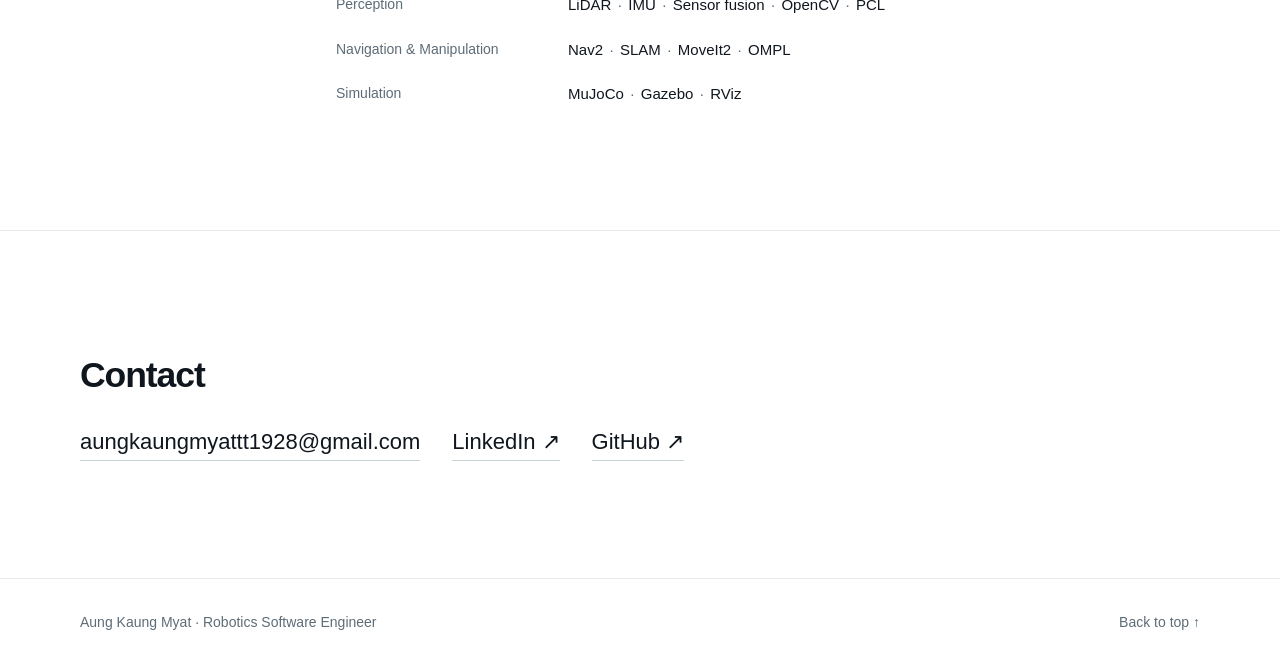
==== commit 0463c498: "Home: More projects rows use the walkthrough titles instead of repo slugs" ====
--- a/index.html
+++ b/index.html
@@ -43,7 +43,10 @@
 <body>
     <a href="#main" class="skip-link"><span lang="en">Skip to content</span><span lang="ja">本文へ移動</span></a>
 
+    <div id="scroll-percentage" aria-hidden="true">0%</div>
+
     <header>
+        <div class="progress-track" aria-hidden="true"><div id="progress-bar"></div></div>
         <div class="container header-content">
             <a href="#top" class="brand">Aung Kaung Myat</a>
             <nav aria-label="Sections">
@@ -158,27 +161,27 @@
                 <h3 class="more-title"><span lang="en">More projects</span><span lang="ja">その他のプロジェクト</span></h3>
                 <ul class="more-list">
                     <li>
-                        <h3>Tabletop Clutter Detector, INT8 on One Thread</h3>
+                        <h3>Tabletop Clutter Detector</h3>
                         <span class="more-line"><span lang="en">mAP@[.5:.95] 0.911 vs classical 0.532; INT8 1.38 ms on one thread. Rendered data only.</span><span lang="ja">mAP@[.5:.95] 0.911 vs 古典手法 0.532。INT8で1スレッド 1.38 ms。データはレンダリング画像のみ。</span></span>
                         <span class="more-links"><a href="projects/clutter-detect.html"><span lang="en">Walkthrough</span><span lang="ja">解説</span></a><a href="https://github.com/AungKaung1928/mujoco-clutter-detect" target="_blank" rel="noopener">GitHub</a></span>
                     </li>
                     <li>
-                        <h3>ppo-from-scratch</h3>
+                        <h3>PPO Against LQR</h3>
                         <span class="more-line"><span lang="en">Cart-pole by LQR and by a from-scratch PPO: 16 / 16 seeds solve it, one training run 11.4 s.</span><span lang="ja">cart-poleをLQRと自作PPOで解く：16 / 16 seedsで成功、学習1回 11.4 s。</span></span>
                         <span class="more-links"><a href="projects/ppo-from-scratch.html"><span lang="en">Walkthrough</span><span lang="ja">解説</span></a><a href="https://github.com/AungKaung1928/ppo-from-scratch" target="_blank" rel="noopener">GitHub</a></span>
                     </li>
                     <li>
-                        <h3>mujoco-cube-pose-cnn</h3>
+                        <h3>Sub-Millimetre Cube Pose</h3>
                         <span class="more-line"><span lang="en">27 k-parameter CNN, cube position from one image: 0.59 mm median, 0.23 ms on one thread.</span><span lang="ja">27 kパラメータのCNNが画像1枚から立方体の位置を推定：中央値 0.59 mm、1スレッドで 0.23 ms。</span></span>
                         <span class="more-links"><a href="projects/cube-pose-cnn.html"><span lang="en">Walkthrough</span><span lang="ja">解説</span></a><a href="https://github.com/AungKaung1928/mujoco-cube-pose-cnn" target="_blank" rel="noopener">GitHub</a></span>
                     </li>
                     <li>
-                        <h3>moveit_pickplace_demo</h3>
+                        <h3>Panda Pick-and-Place Pipeline</h3>
                         <span class="more-line"><span lang="en">Franka Panda on mock hardware: camera, OpenCV, a C++ reachability filter and MoveIt 2, with no hard-coded poses.</span><span lang="ja">mock hardware上のFranka Panda：カメラ、OpenCV、C++の到達性フィルタ、MoveIt 2。座標のハードコードなし。</span></span>
                         <span class="more-links"><a href="projects/moveit-pickplace.html"><span lang="en">Walkthrough</span><span lang="ja">解説</span></a><a href="https://github.com/AungKaung1928/moveit_pickplace_demo" target="_blank" rel="noopener">GitHub</a></span>
                     </li>
                     <li>
-                        <h3>fleet_monitoring_ws</h3>
+                        <h3>Watching a Robot Fleet</h3>
                         <span class="more-line"><span lang="en">Three simulated robots report position over Kafka; an alert fires when a robot stops.</span><span lang="ja">シミュレーション上の3台のロボットがKafkaで位置を送信。停止したロボットを検知してアラート。</span></span>
                         <span class="more-links"><a href="projects/fleet-monitoring.html"><span lang="en">Walkthrough</span><span lang="ja">解説</span></a><a href="https://github.com/AungKaung1928/fleet_monitoring_ws" target="_blank" rel="noopener">GitHub</a></span>
                     </li>
--- a/style.css
+++ b/style.css
@@ -80,6 +80,20 @@
 html[data-lang="ja"] body { line-height: 1.8; }
 html[data-lang="ja"] :is(p, li) { word-break: auto-phrase; line-break: strict; }
 
+/* ── Scroll progress ──────────────────────────────────────────────── */
+.progress-track { position: absolute; left: 0; bottom: -1px; width: 100%; height: 2px; overflow: hidden; pointer-events: none; }
+#progress-bar { height: 100%; width: 0; background: var(--accent); transition: width 0.08s linear; }
+#scroll-percentage {
+    position: fixed; left: 22px; bottom: 22px; z-index: 40;
+    padding: 5px 10px; border-radius: 999px;
+    border: 1px solid var(--border); background: var(--bg-alpha);
+    backdrop-filter: blur(8px); -webkit-backdrop-filter: blur(8px);
+    color: var(--ink-3); font-family: var(--mono); font-size: 0.75rem; font-weight: 500;
+    font-variant-numeric: tabular-nums; pointer-events: none;
+    opacity: 0; transition: opacity 0.25s ease;
+}
+#scroll-percentage.is-visible { opacity: 1; }
+
 /* ── Header ─────────────────────────────────────────────────────── */
 header {
     position: sticky; top: 0; z-index: 50;
@@ -113,13 +127,14 @@
 html.dark-mode .moon-icon { display: block; }
 
 /* ── Hero ───────────────────────────────────────────────────────── */
-.hero { padding-block: clamp(3.5rem, 2rem + 6vw, 7rem) clamp(3rem, 2rem + 4vw, 5rem); }
+.hero { padding-block: clamp(3.5rem, 2rem + 6vw, 7rem) clamp(2rem, 1rem + 3vw, 4rem); }
+#projects { padding-top: clamp(2rem, 1rem + 3vw, 4rem); }
 .hero-grid { display: grid; grid-template-columns: minmax(0, 1fr) minmax(200px, 300px); gap: clamp(2rem, 5vw, 5rem); align-items: end; }
 .hero-text { display: grid; gap: 1.25rem; min-width: 0; }
 .eyebrow { font-family: var(--mono); font-size: 0.8125rem; color: var(--accent); letter-spacing: 0.02em; }
 .hero-name {
-    font-size: clamp(2.75rem, 1.2rem + 6.4vw, 6.25rem);
-    line-height: 0.95; letter-spacing: -0.045em; font-weight: 650; color: var(--ink);
+    font-size: clamp(2rem, 1.4rem + 2.2vw, 3.25rem);   /* medium (his ask 2026-11-22): was up to 6.25rem; CI tools/check-hero.js caps it */
+    line-height: 1.1; letter-spacing: -0.03em; font-weight: 650; color: var(--ink);
 }
 .hero-role { font-size: clamp(1.25rem, 1rem + 1vw, 1.75rem); letter-spacing: -0.02em; color: var(--ink); }
 .hero-desc { max-width: 34em; color: var(--ink-2); }
@@ -135,7 +150,7 @@
 main > section + section { border-top: 1px solid var(--border); }
 section { padding-block: var(--section-y); }
 .hero { border-top: 0; }
-.section-head { display: flex; align-items: baseline; justify-content: space-between; gap: 1rem; margin-bottom: clamp(2rem, 4vw, 3.5rem); }
+.section-head { display: flex; align-items: baseline; justify-content: space-between; gap: 1rem; margin-bottom: clamp(1.25rem, 2.5vw, 2.5rem); }
 .section-title { font-size: clamp(1.5rem, 1.1rem + 1.4vw, 2.25rem); letter-spacing: -0.03em; font-weight: 600; color: var(--ink); }
 .section-link { font-size: 0.9375rem; white-space: nowrap; }
 
@@ -204,6 +219,15 @@
     .skill-row { grid-template-columns: minmax(0, 1fr); }
 }
 
+/* Phones: the first project card starts on the first screen (390x844) */
+@media (max-width: 480px) {
+    .hero { padding-block: 1rem 1.5rem; }
+    .hero-photo { width: 140px; }
+    .hero-text { gap: 1rem; }
+    #projects { padding-top: 1.5rem; }
+    .section-head { margin-bottom: 1.25rem; }
+}
+
 @media (prefers-reduced-motion: reduce) {
     html { scroll-behavior: auto; }
     *, *::before, *::after { transition: none !important; animation: none !important; }
@@ -211,5 +235,5 @@
 }
 
 @media print {
-    header, #chat-fab, #chat-panel, .skip-link { display: none !important; }
-}
+    header, #chat-fab, #chat-panel, .skip-link, #scroll-percentage { display: none !important; }
+}
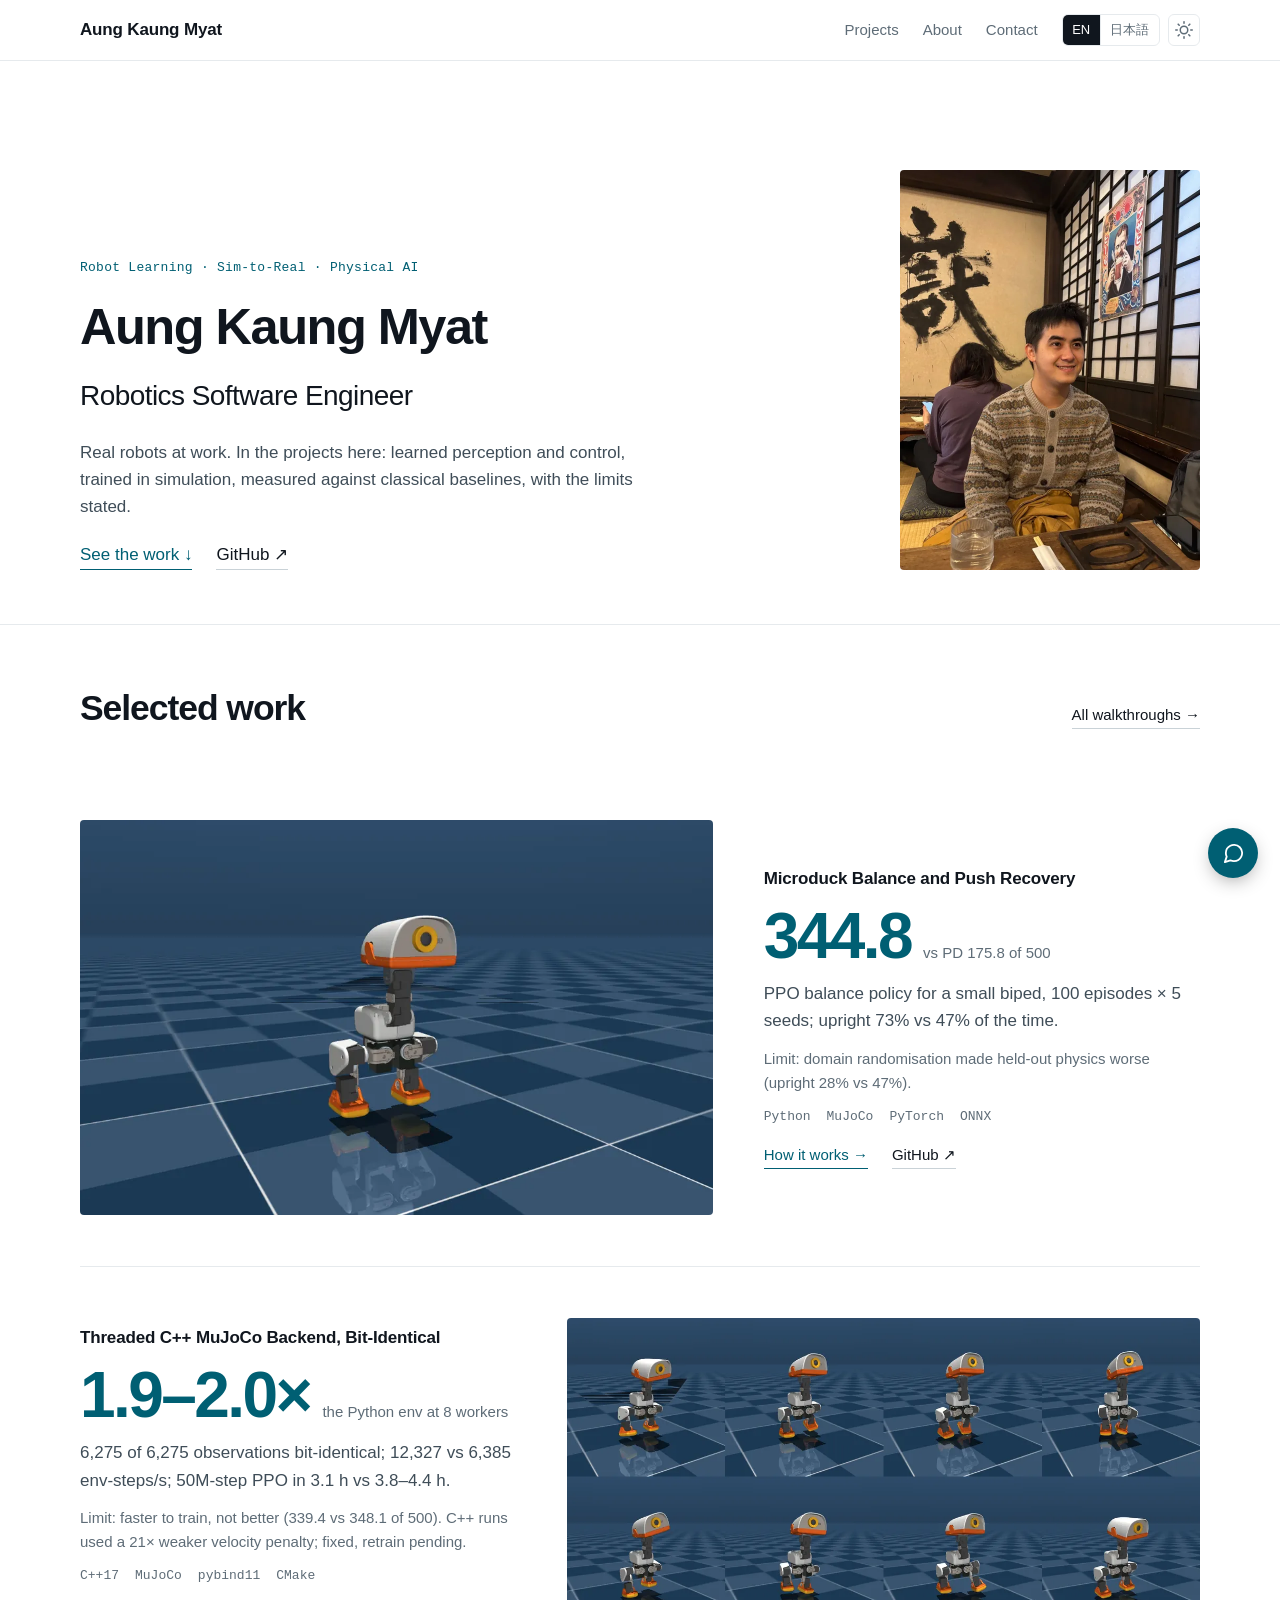
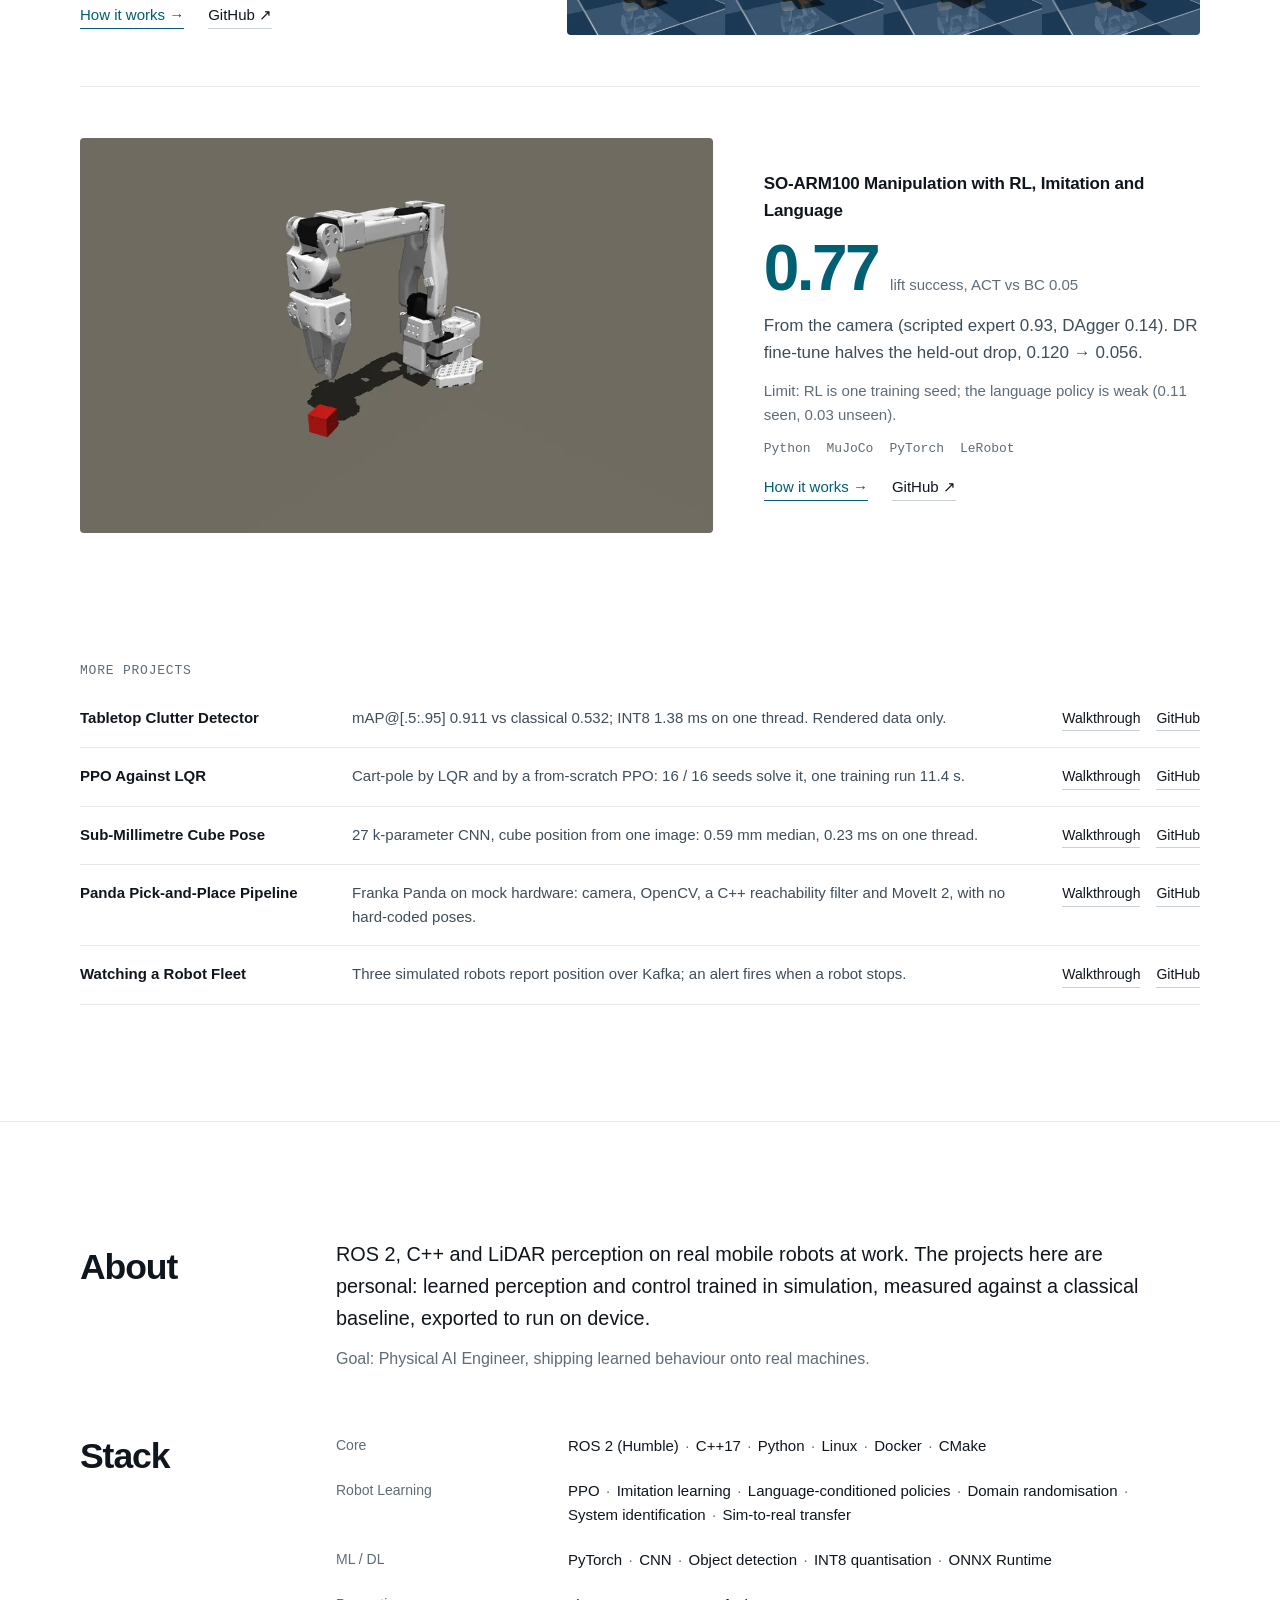
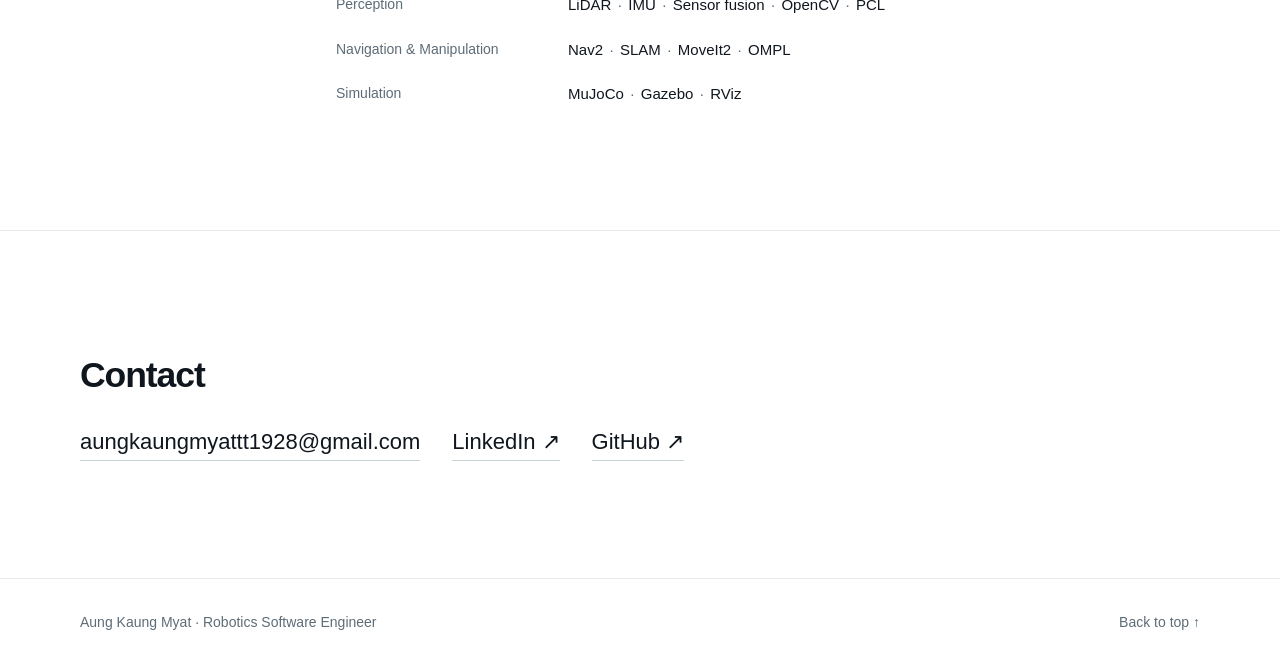
==== commit e192360f: "Site text: ROS 2 spelled as the project spells it (home, chat answers, chat worker profile); walkthr" ====
--- a/index.html
+++ b/index.html
@@ -5,14 +5,14 @@
     <meta name="viewport" content="width=device-width, initial-scale=1.0">
 
     <title>Aung Kaung Myat</title>
-    <meta name="description" content="Robotics software engineer. ROS2, C++ and LiDAR perception on real mobile robots at work; personal projects in robot learning: legged balance, arm manipulation by RL, imitation and language, a bit-identical C++ simulation backend, edge-ready detection. English / 日本語.">
+    <meta name="description" content="Robotics software engineer. ROS 2, C++ and LiDAR perception on real mobile robots at work; personal projects in robot learning: legged balance, arm manipulation by RL, imitation and language, a bit-identical C++ simulation backend, edge-ready detection. English / 日本語.">
     <meta name="author" content="Aung Kaung Myat">
     <link rel="canonical" href="https://aungkaung1928.github.io/">
 
     <meta property="og:type" content="website">
     <meta property="og:url" content="https://aungkaung1928.github.io/">
     <meta property="og:title" content="Aung Kaung Myat — Robotics Software Engineer">
-    <meta property="og:description" content="ROS2 and LiDAR perception on real mobile robots at work; personal projects in robot learning: legged balance, arm manipulation, a bit-identical C++ simulation backend, edge-ready detection.">
+    <meta property="og:description" content="ROS 2 and LiDAR perception on real mobile robots at work; personal projects in robot learning: legged balance, arm manipulation, a bit-identical C++ simulation backend, edge-ready detection.">
     <meta property="og:image" content="https://aungkaung1928.github.io/og.jpg">
     <meta property="og:image:width" content="1200">
     <meta property="og:image:height" content="630">
@@ -193,14 +193,14 @@
             <div class="container about-grid">
                 <h2 class="section-title"><span lang="en">About</span><span lang="ja">概要</span></h2>
                 <div class="about-text">
-                    <p lang="en">ROS2, C++ and LiDAR perception on real mobile robots at work. The projects here are personal: learned perception and control trained in simulation, measured against a classical baseline, exported to run on device.</p>
-                    <p lang="ja">業務では実機の移動ロボットでROS2・C++・LiDAR認識を担当。ここに載せたプロジェクトは個人開発で、シミュレーションで学習した認識・制御を古典的なbaselineと比較して計測し、デバイス上で動く形でexportしています。</p>
+                    <p lang="en">ROS 2, C++ and LiDAR perception on real mobile robots at work. The projects here are personal: learned perception and control trained in simulation, measured against a classical baseline, exported to run on device.</p>
+                    <p lang="ja">業務では実機の移動ロボットでROS 2・C++・LiDAR認識を担当。ここに載せたプロジェクトは個人開発で、シミュレーションで学習した認識・制御を古典的なbaselineと比較して計測し、デバイス上で動く形でexportしています。</p>
                     <p class="about-goal" lang="en">Goal: Physical AI Engineer, shipping learned behaviour onto real machines.</p>
                     <p class="about-goal" lang="ja">目標：Physical AI Engineer。学習した挙動を実機に載せて動かす。</p>
                 </div>
                 <h2 class="section-title" id="skills"><span lang="en">Stack</span><span lang="ja">技術</span></h2>
                 <div class="skills-grid">
-                    <div class="skill-row"><h3>Core</h3><ul><li>ROS2 (Humble)</li><li>C++17</li><li>Python</li><li>Linux</li><li>Docker</li><li>CMake</li></ul></div>
+                    <div class="skill-row"><h3>Core</h3><ul><li>ROS 2 (Humble)</li><li>C++17</li><li>Python</li><li>Linux</li><li>Docker</li><li>CMake</li></ul></div>
                     <div class="skill-row"><h3>Robot Learning</h3><ul><li>PPO</li><li>Imitation learning</li><li>Language-conditioned policies</li><li>Domain randomisation</li><li>System identification</li><li>Sim-to-real transfer</li></ul></div>
                     <div class="skill-row"><h3>ML / DL</h3><ul><li>PyTorch</li><li>CNN</li><li>Object detection</li><li>INT8 quantisation</li><li>ONNX Runtime</li></ul></div>
                     <div class="skill-row"><h3>Perception</h3><ul><li>LiDAR</li><li>IMU</li><li>Sensor fusion</li><li>OpenCV</li><li>PCL</li></ul></div>
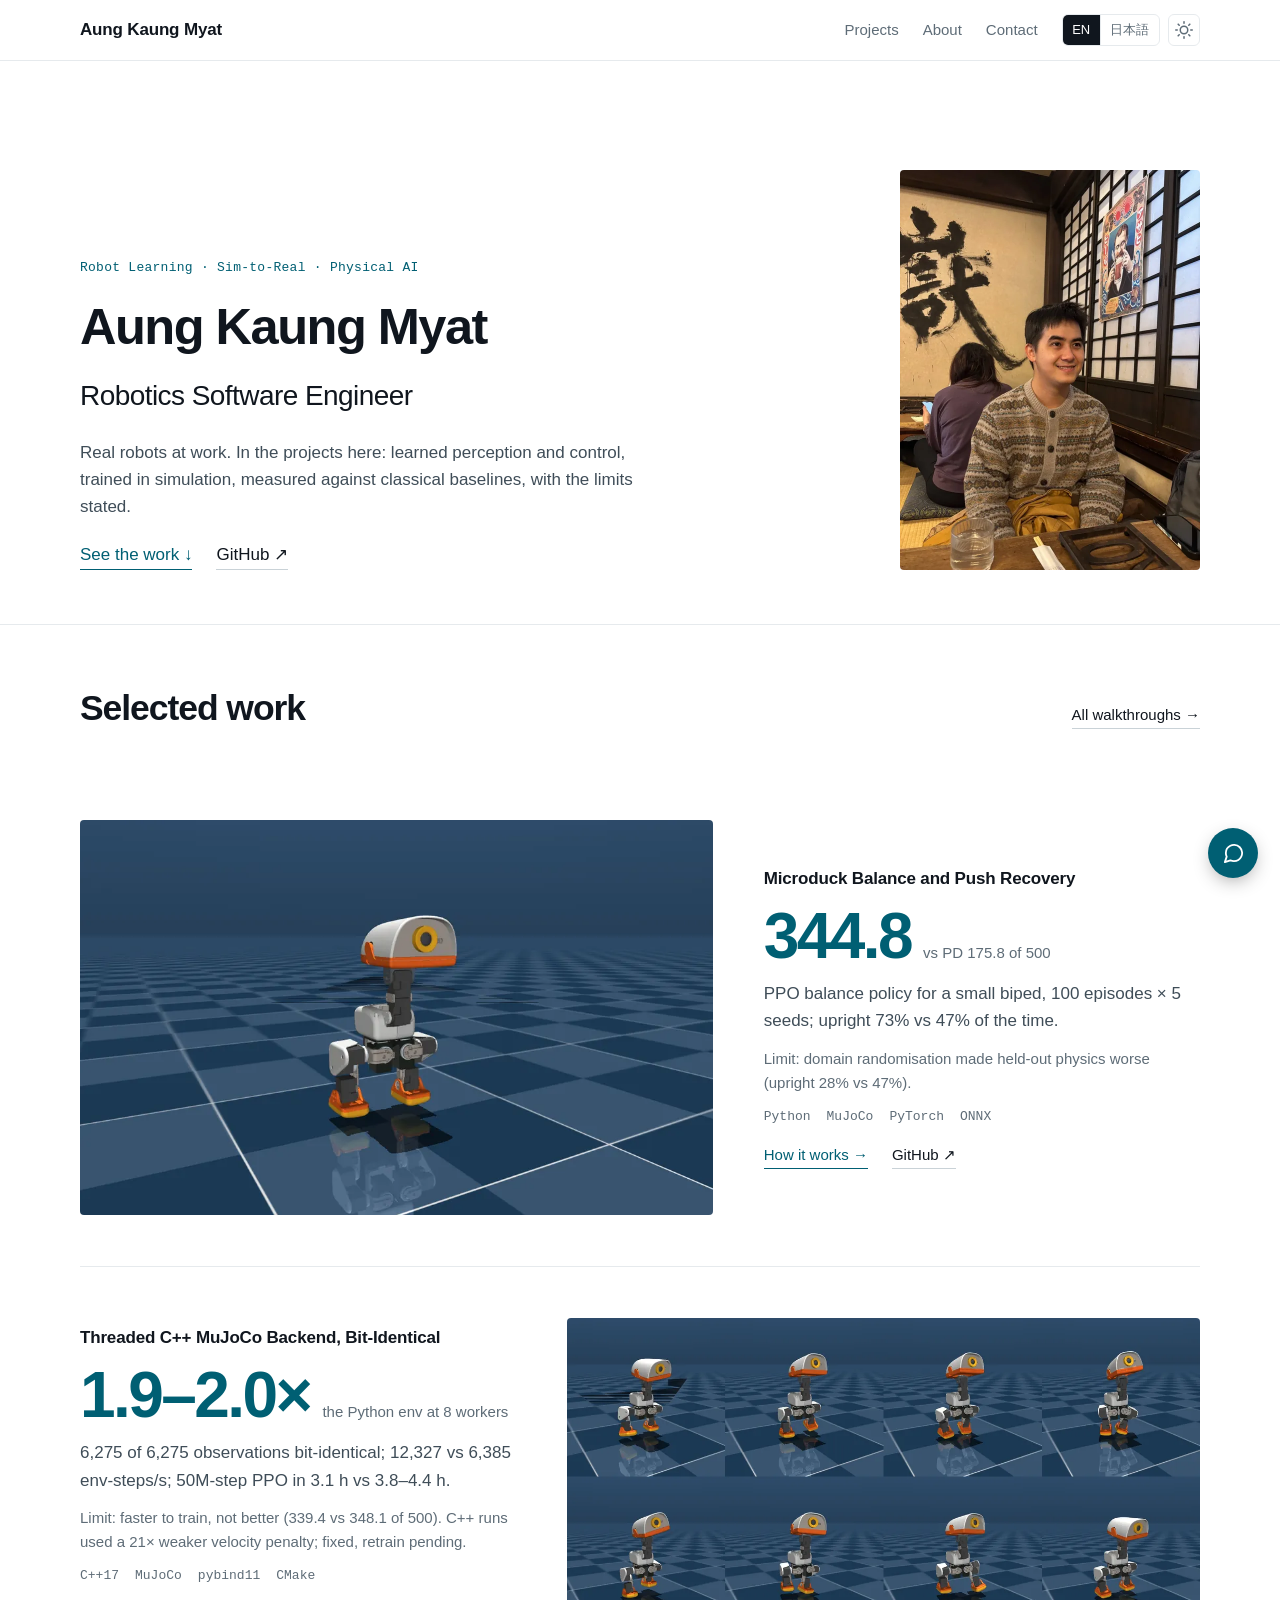
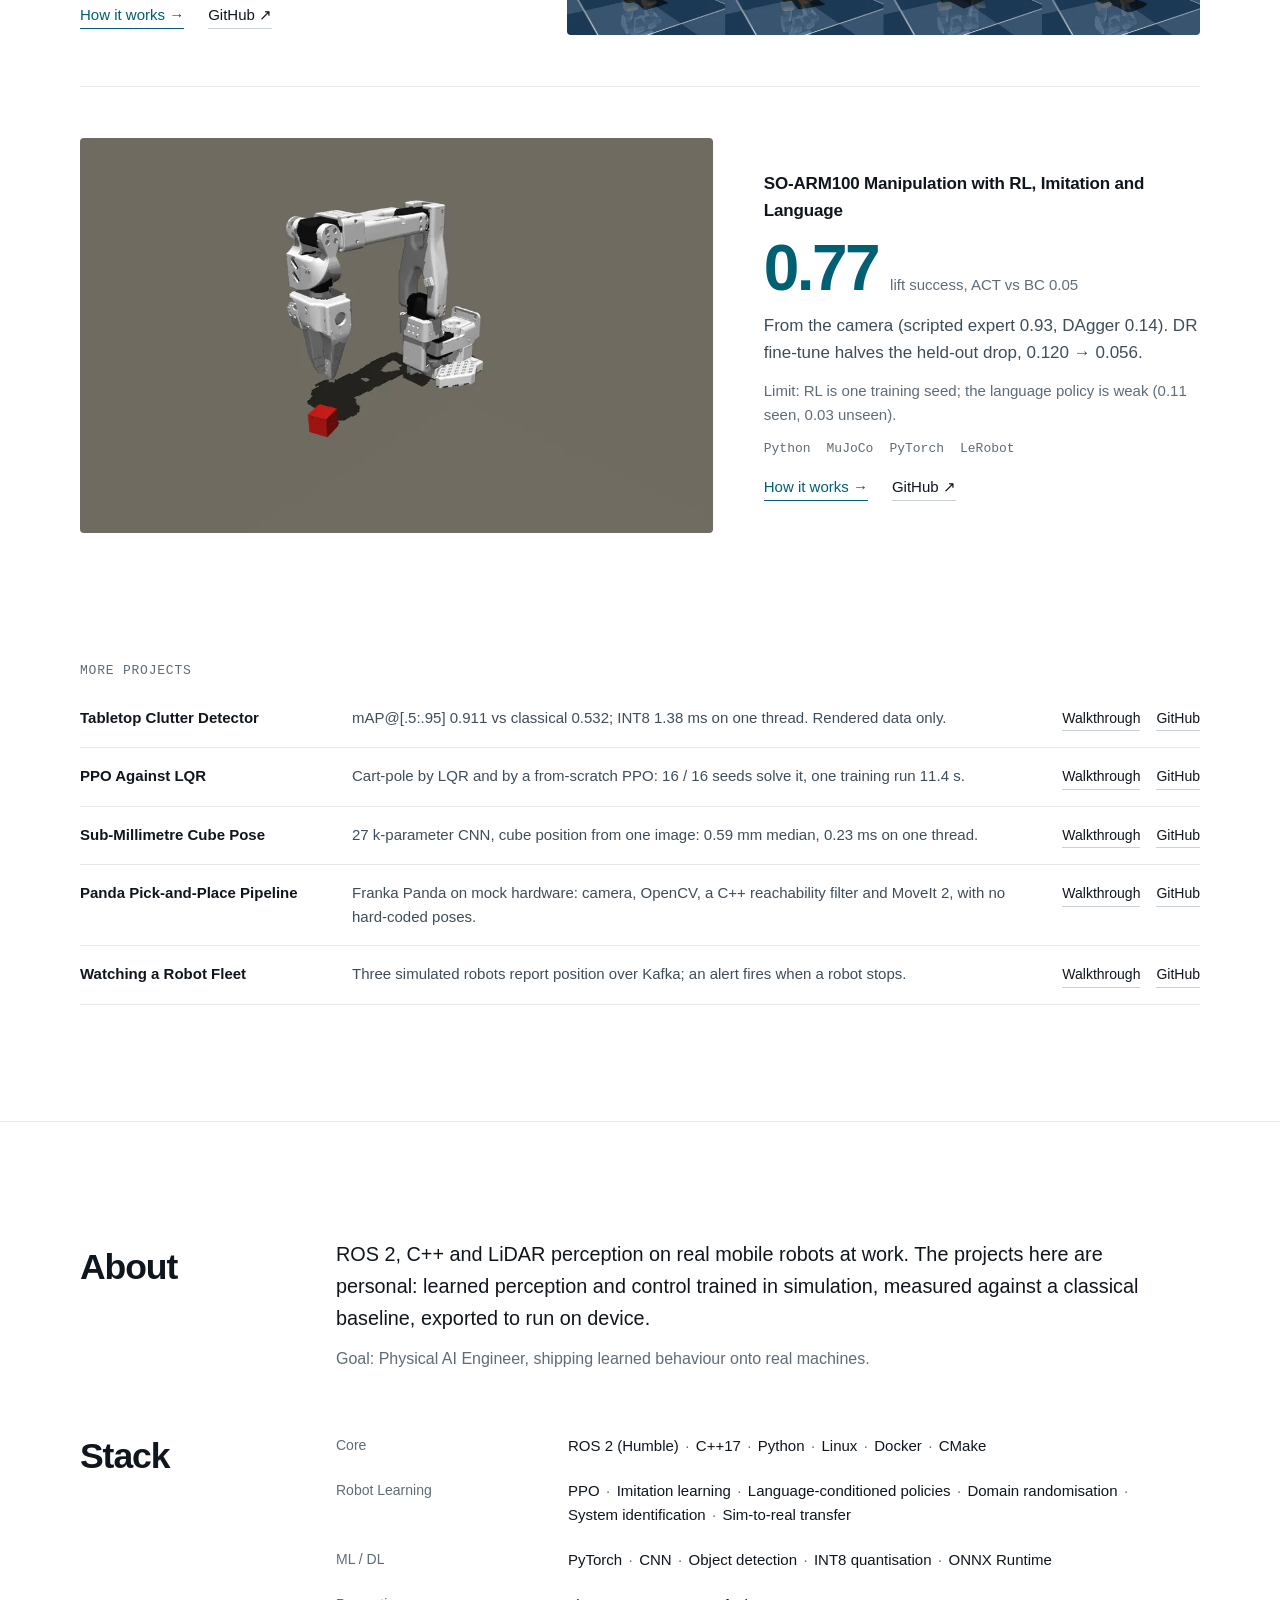
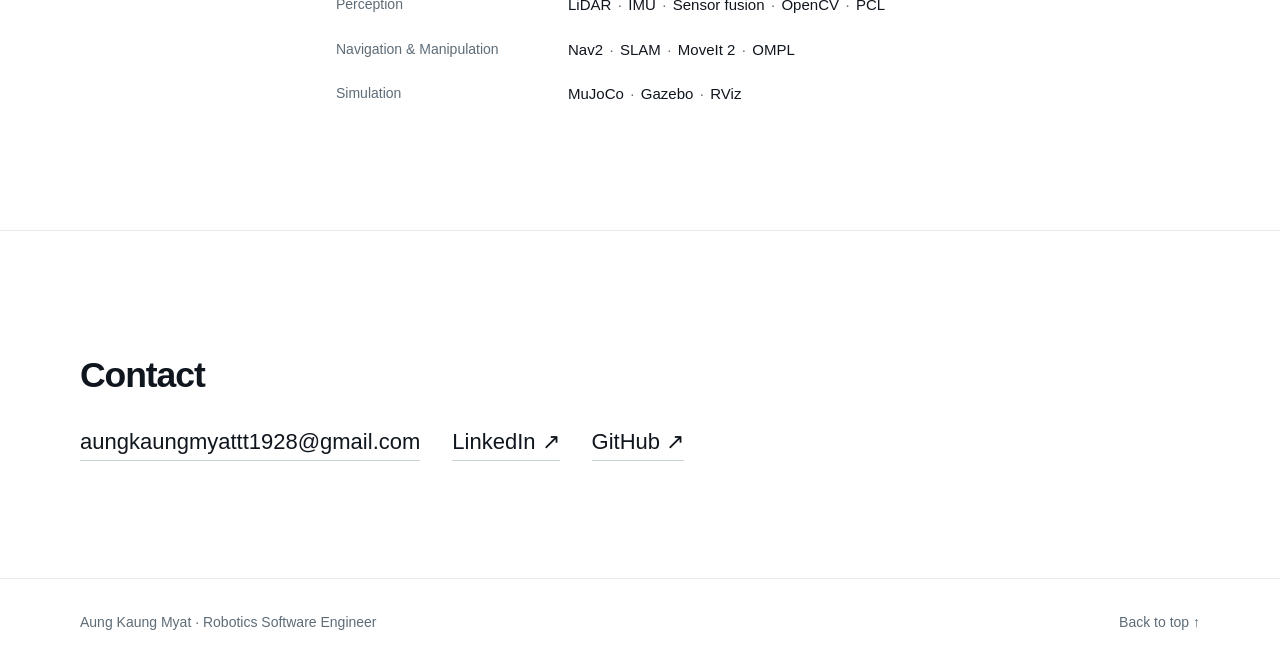
==== commit ce8c54c2: "Site text: MoveIt 2 spelled as the project spells it (home skills, chat answers, chat worker profile" ====
--- a/index.html
+++ b/index.html
@@ -204,7 +204,7 @@
                     <div class="skill-row"><h3>Robot Learning</h3><ul><li>PPO</li><li>Imitation learning</li><li>Language-conditioned policies</li><li>Domain randomisation</li><li>System identification</li><li>Sim-to-real transfer</li></ul></div>
                     <div class="skill-row"><h3>ML / DL</h3><ul><li>PyTorch</li><li>CNN</li><li>Object detection</li><li>INT8 quantisation</li><li>ONNX Runtime</li></ul></div>
                     <div class="skill-row"><h3>Perception</h3><ul><li>LiDAR</li><li>IMU</li><li>Sensor fusion</li><li>OpenCV</li><li>PCL</li></ul></div>
-                    <div class="skill-row"><h3>Navigation &amp; Manipulation</h3><ul><li>Nav2</li><li>SLAM</li><li>MoveIt2</li><li>OMPL</li></ul></div>
+                    <div class="skill-row"><h3>Navigation &amp; Manipulation</h3><ul><li>Nav2</li><li>SLAM</li><li>MoveIt 2</li><li>OMPL</li></ul></div>
                     <div class="skill-row"><h3>Simulation</h3><ul><li>MuJoCo</li><li>Gazebo</li><li>RViz</li></ul></div>
                 </div>
             </div>
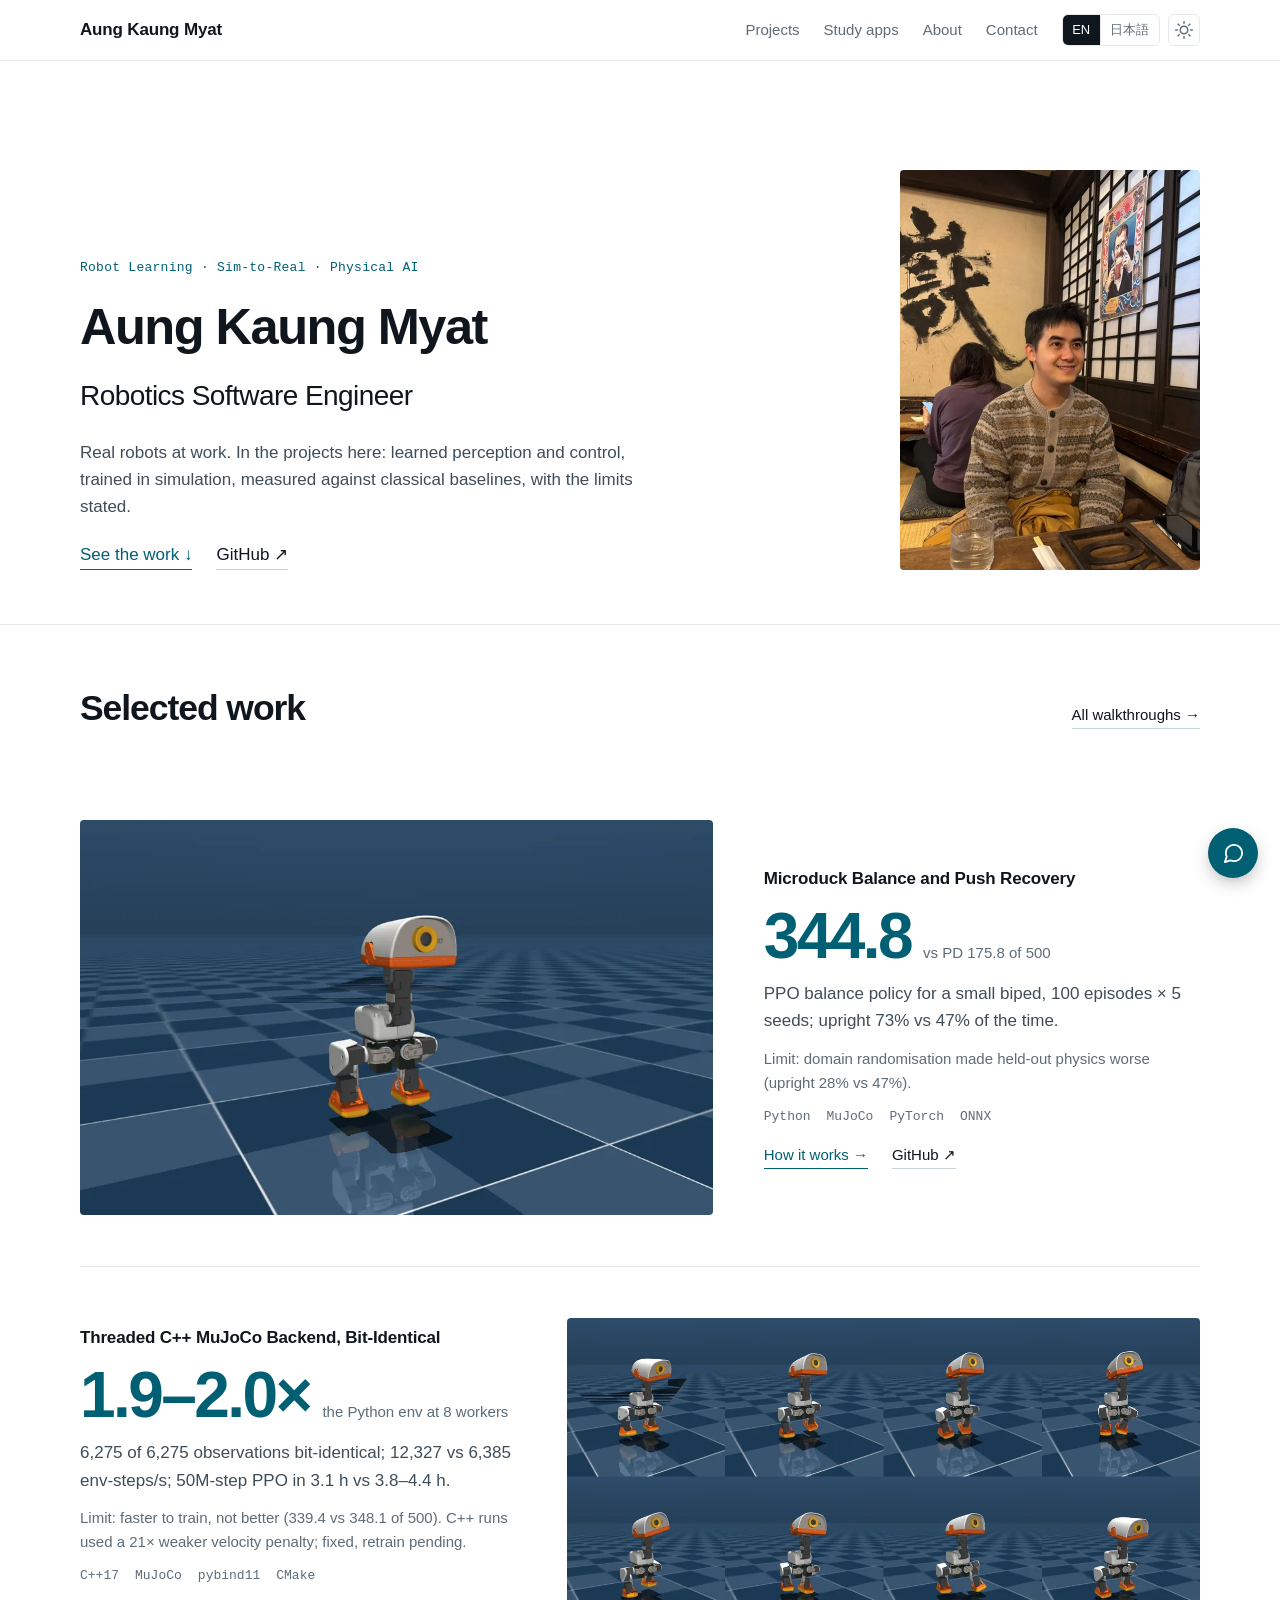
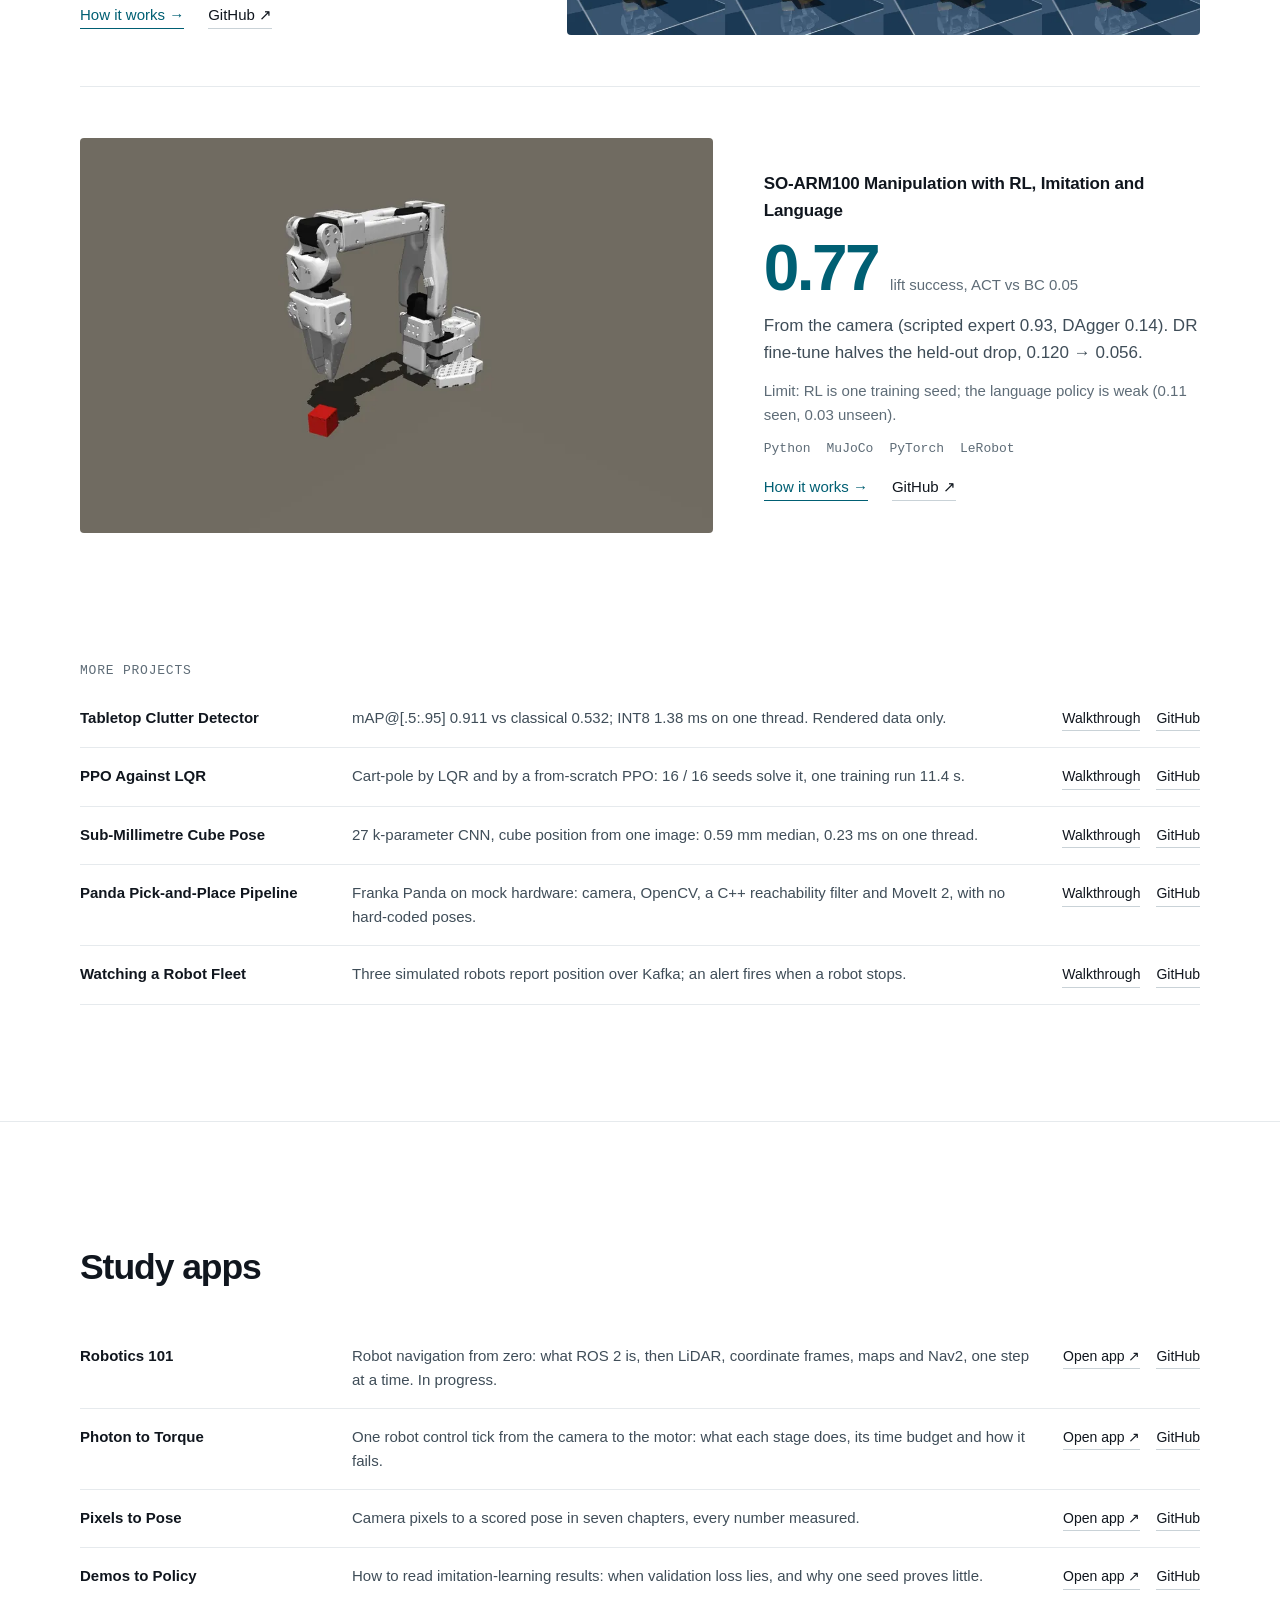
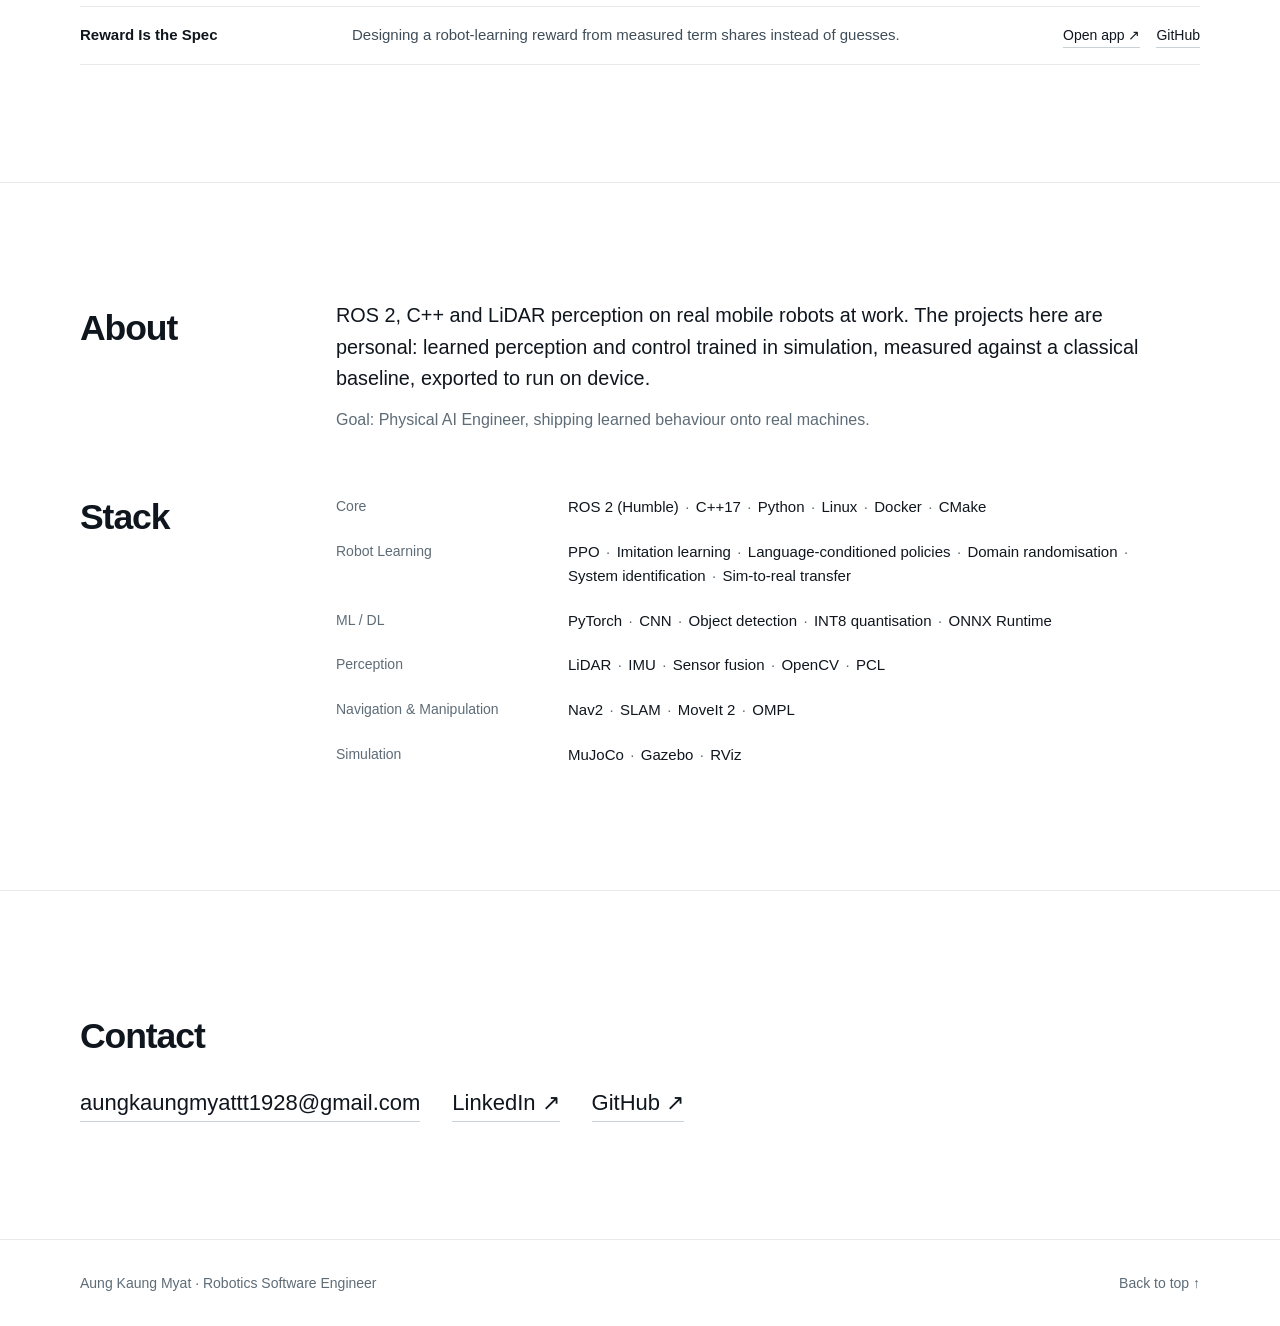
==== commit 29f82b89: "Study apps section: the five live study apps (Vercel) with GitHub links, EN/JA, nav link" ====
--- a/index.html
+++ b/index.html
@@ -51,6 +51,7 @@
             <a href="#top" class="brand">Aung Kaung Myat</a>
             <nav aria-label="Sections">
                 <a href="#projects"><span lang="en">Projects</span><span lang="ja">プロジェクト</span></a>
+                <a href="#study-apps"><span lang="en">Study apps</span><span lang="ja">学習アプリ</span></a>
                 <a href="#about"><span lang="en">About</span><span lang="ja">概要</span></a>
                 <a href="#contact"><span lang="en">Contact</span><span lang="ja">連絡先</span></a>
             </nav>
@@ -189,6 +190,41 @@
             </div>
         </section>
 
+        <section id="study-apps">
+            <div class="container">
+                <div class="section-head">
+                    <h2 class="section-title"><span lang="en">Study apps</span><span lang="ja">学習アプリ</span></h2>
+                </div>
+                <ul class="more-list">
+                    <li>
+                        <h3>Robotics 101</h3>
+                        <span class="more-line"><span lang="en">Robot navigation from zero: what ROS 2 is, then LiDAR, coordinate frames, maps and Nav2, one step at a time. In progress.</span><span lang="ja">ゼロから学ぶロボットナビゲーション：ROS 2とは何かから、LiDAR、座標フレーム、地図、Nav2まで一歩ずつ。制作中。</span></span>
+                        <span class="more-links"><a href="https://robotics-101.vercel.app" target="_blank" rel="noopener"><span lang="en">Open app</span><span lang="ja">アプリを開く</span> <span aria-hidden="true">↗</span></a><a href="https://github.com/AungKaung1928/robotics-101" target="_blank" rel="noopener">GitHub</a></span>
+                    </li>
+                    <li>
+                        <h3>Photon to Torque</h3>
+                        <span class="more-line"><span lang="en">One robot control tick from the camera to the motor: what each stage does, its time budget and how it fails.</span><span lang="ja">カメラからモーターまで、ロボット制御1周期の流れ：各ステージの処理、時間予算、失敗の仕方。</span></span>
+                        <span class="more-links"><a href="https://photon-to-torque.vercel.app" target="_blank" rel="noopener"><span lang="en">Open app</span><span lang="ja">アプリを開く</span> <span aria-hidden="true">↗</span></a><a href="https://github.com/AungKaung1928/photon-to-torque" target="_blank" rel="noopener">GitHub</a></span>
+                    </li>
+                    <li>
+                        <h3>Pixels to Pose</h3>
+                        <span class="more-line"><span lang="en">Camera pixels to a scored pose in seven chapters, every number measured.</span><span lang="ja">カメラ画像から姿勢の評価まで7章。数値はすべて計測値。</span></span>
+                        <span class="more-links"><a href="https://pixels-to-pose.vercel.app" target="_blank" rel="noopener"><span lang="en">Open app</span><span lang="ja">アプリを開く</span> <span aria-hidden="true">↗</span></a><a href="https://github.com/AungKaung1928/pixels-to-pose" target="_blank" rel="noopener">GitHub</a></span>
+                    </li>
+                    <li>
+                        <h3>Demos to Policy</h3>
+                        <span class="more-line"><span lang="en">How to read imitation-learning results: when validation loss lies, and why one seed proves little.</span><span lang="ja">模倣学習の結果の読み方：validation lossが当てにならない時、1 seedでは何も言えない理由。</span></span>
+                        <span class="more-links"><a href="https://demos-to-policy.vercel.app" target="_blank" rel="noopener"><span lang="en">Open app</span><span lang="ja">アプリを開く</span> <span aria-hidden="true">↗</span></a><a href="https://github.com/AungKaung1928/demos-to-policy" target="_blank" rel="noopener">GitHub</a></span>
+                    </li>
+                    <li>
+                        <h3>Reward Is the Spec</h3>
+                        <span class="more-line"><span lang="en">Designing a robot-learning reward from measured term shares instead of guesses.</span><span lang="ja">推測ではなく計測した項の割合からロボット学習の報酬を設計する。</span></span>
+                        <span class="more-links"><a href="https://reward-is-the-spec.vercel.app" target="_blank" rel="noopener"><span lang="en">Open app</span><span lang="ja">アプリを開く</span> <span aria-hidden="true">↗</span></a><a href="https://github.com/AungKaung1928/reward-is-the-spec" target="_blank" rel="noopener">GitHub</a></span>
+                    </li>
+                </ul>
+            </div>
+        </section>
+
         <section id="about">
             <div class="container about-grid">
                 <h2 class="section-title"><span lang="en">About</span><span lang="ja">概要</span></h2>
--- a/style.css
+++ b/style.css
@@ -59,6 +59,7 @@
 ul { padding: 0; list-style: none; }
 b { color: var(--ink); font-weight: 600; }
 :focus-visible { outline: 2px solid var(--accent); outline-offset: 3px; border-radius: 2px; }
+::selection { background: color-mix(in srgb, var(--accent) 22%, transparent); color: var(--ink); }
 
 .container {
     width: 100%;
